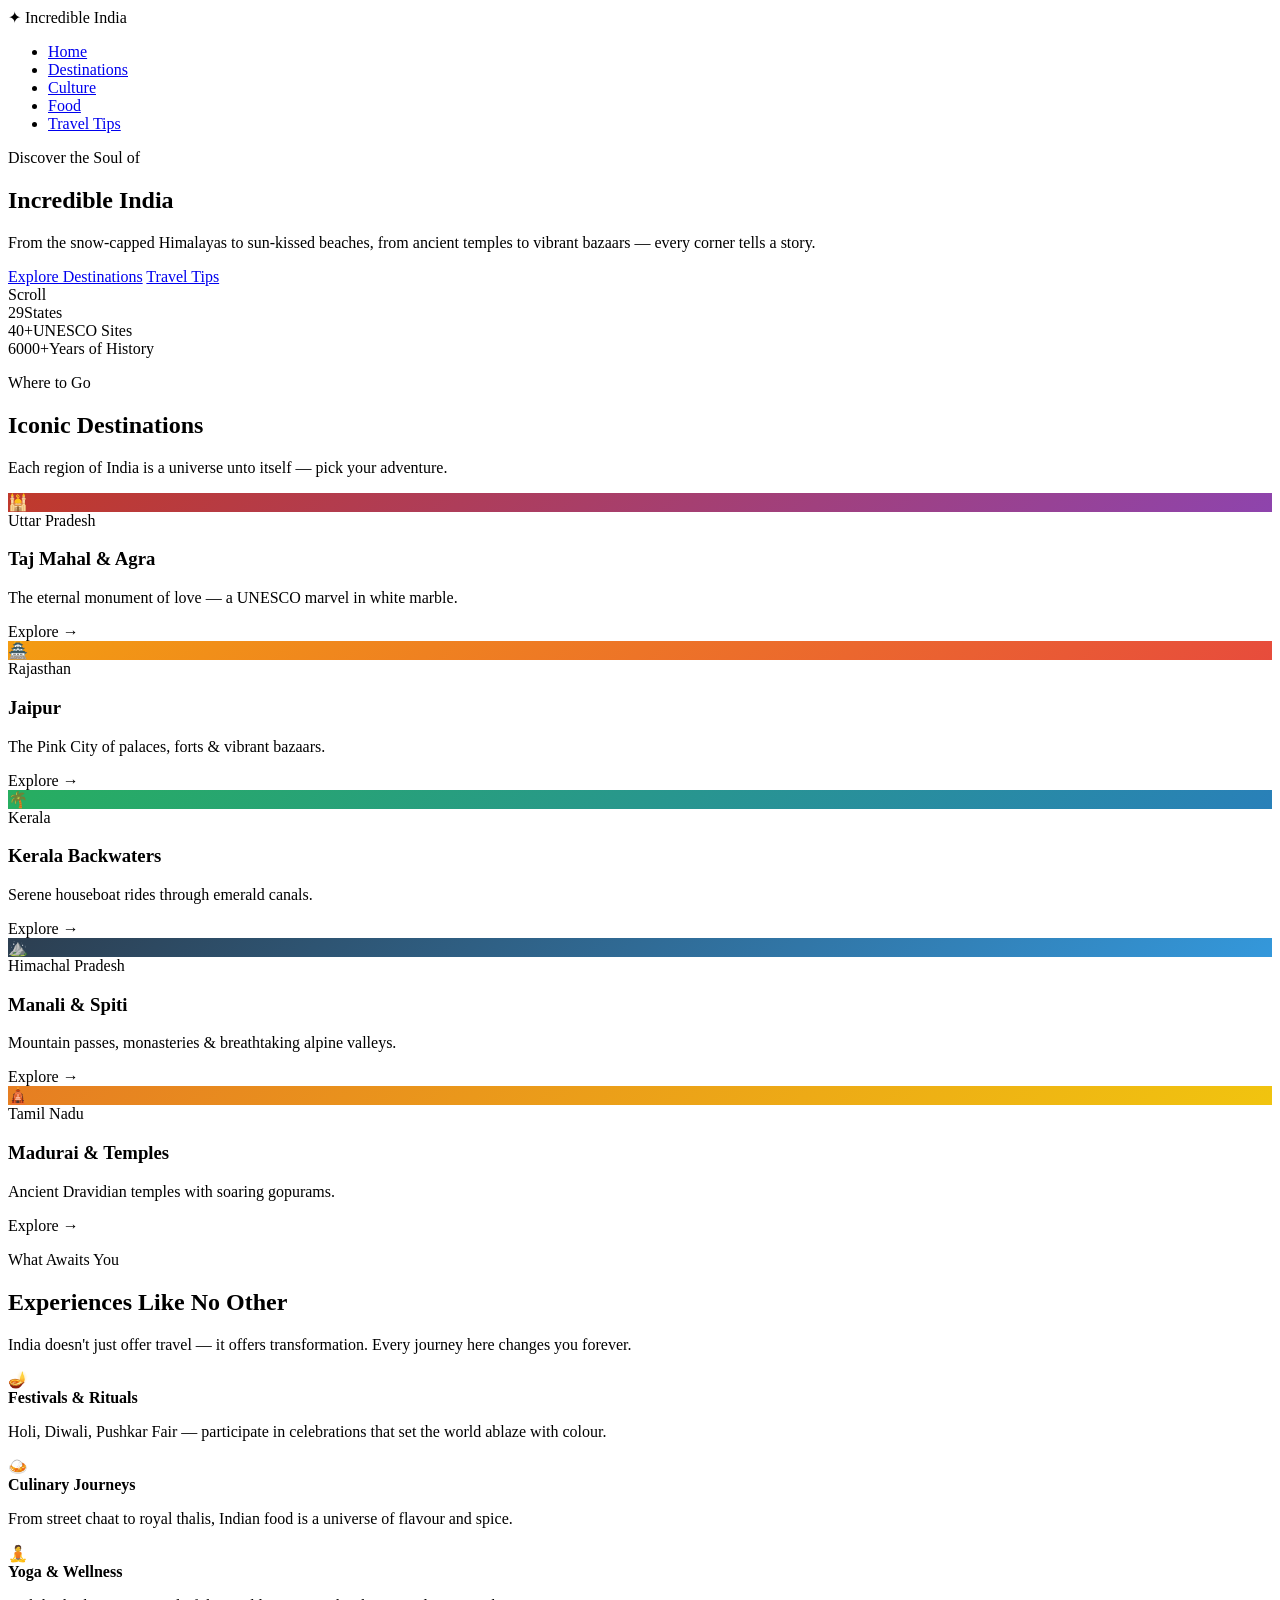
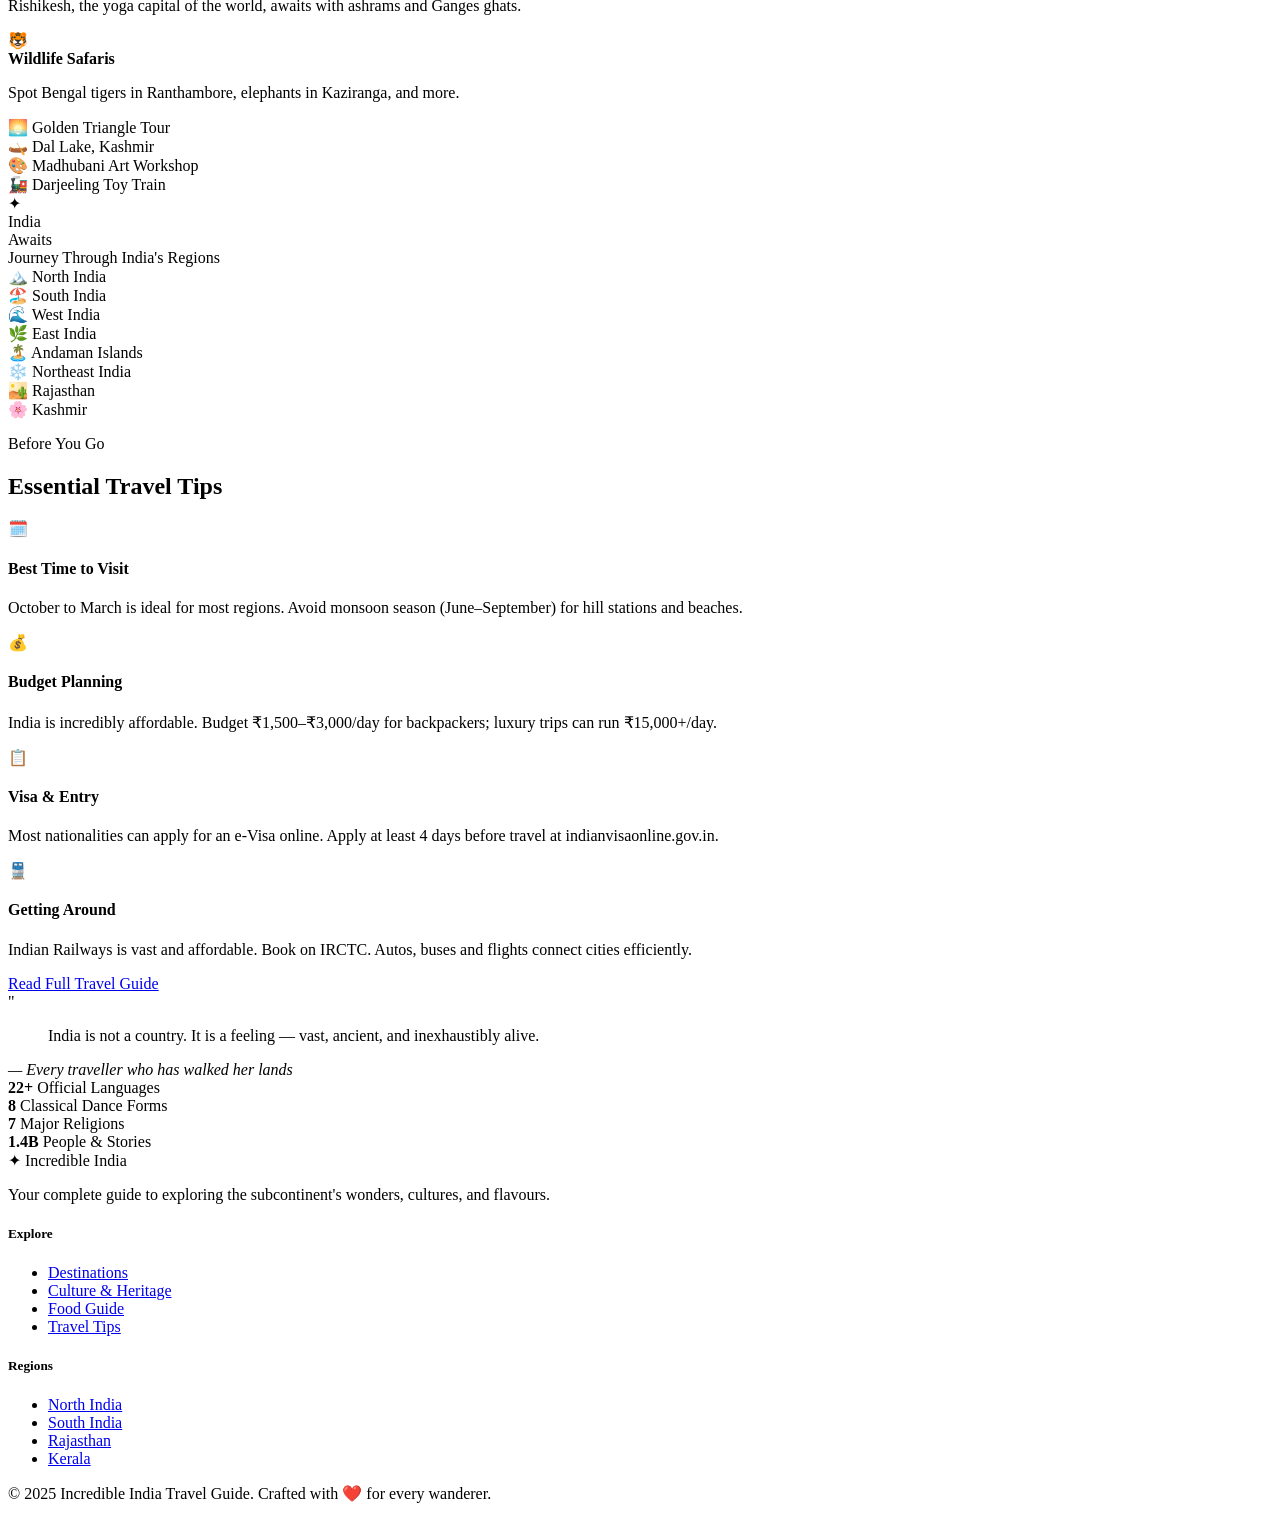
==== index.html @ 04dd987a "Add files via upload" ====
<!DOCTYPE html>
<html lang="en">
<head>
  <meta charset="UTF-8" />
  <meta name="viewport" content="width=device-width, initial-scale=1.0"/>
  <title>Incredible India — Travel Guide</title>
  <link rel="stylesheet" href="css/style.css" />
  <link rel="preconnect" href="https://fonts.googleapis.com">
  <link href="https://fonts.googleapis.com/css2?family=Playfair+Display:ital,wght@0,400;0,700;0,900;1,400&family=DM+Sans:wght@300;400;500&family=Cormorant+Garamond:ital,wght@0,300;0,600;1,300&display=swap" rel="stylesheet">
</head>
<body>

  <!-- NAV -->
  <nav class="navbar" id="navbar">
    <div class="nav-logo">
      <span class="nav-logo-text">✦ Incredible India</span>
    </div>
    <ul class="nav-links">
      <li><a href="index.html" class="active">Home</a></li>
      <li><a href="pages/destinations.html">Destinations</a></li>
      <li><a href="pages/culture.html">Culture</a></li>
      <li><a href="pages/food.html">Food</a></li>
      <li><a href="pages/tips.html">Travel Tips</a></li>
    </ul>
    <div class="hamburger" id="hamburger">
      <span></span><span></span><span></span>
    </div>
  </nav>

  <!-- HERO -->
  <section class="hero">
    <div class="hero-bg-pattern"></div>
    <div class="hero-content">
      <p class="hero-eyebrow">Discover the Soul of</p>
      <h1 class="hero-title">
        <span class="hero-title-line">Incredible</span>
        <span class="hero-title-line italic-gold">India</span>
      </h1>
      <p class="hero-subtitle">From the snow-capped Himalayas to sun-kissed beaches, from ancient temples to vibrant bazaars — every corner tells a story.</p>
      <div class="hero-cta-group">
        <a href="pages/destinations.html" class="btn-primary">Explore Destinations</a>
        <a href="pages/tips.html" class="btn-ghost">Travel Tips</a>
      </div>
    </div>
    <div class="hero-scroll-indicator">
      <span>Scroll</span>
      <div class="scroll-line"></div>
    </div>
    <div class="hero-stats">
      <div class="stat"><span class="stat-num">29</span><span class="stat-label">States</span></div>
      <div class="stat-divider"></div>
      <div class="stat"><span class="stat-num">40+</span><span class="stat-label">UNESCO Sites</span></div>
      <div class="stat-divider"></div>
      <div class="stat"><span class="stat-num">6000+</span><span class="stat-label">Years of History</span></div>
    </div>
  </section>

  <!-- FEATURED DESTINATIONS -->
  <section class="section destinations-section">
    <div class="section-header">
      <p class="section-eyebrow">Where to Go</p>
      <h2 class="section-title">Iconic Destinations</h2>
      <p class="section-desc">Each region of India is a universe unto itself — pick your adventure.</p>
    </div>
    <div class="destinations-grid">
      <div class="dest-card dest-card--large" onclick="location.href='pages/destinations.html'">
        <div class="dest-card-img" style="background: linear-gradient(135deg, #c0392b 0%, #8e44ad 100%);">
          <div class="dest-emoji">🕌</div>
        </div>
        <div class="dest-card-content">
          <span class="dest-region">Uttar Pradesh</span>
          <h3>Taj Mahal & Agra</h3>
          <p>The eternal monument of love — a UNESCO marvel in white marble.</p>
          <span class="dest-link">Explore →</span>
        </div>
      </div>
      <div class="dest-card" onclick="location.href='pages/destinations.html'">
        <div class="dest-card-img" style="background: linear-gradient(135deg, #f39c12 0%, #e74c3c 100%);">
          <div class="dest-emoji">🏯</div>
        </div>
        <div class="dest-card-content">
          <span class="dest-region">Rajasthan</span>
          <h3>Jaipur</h3>
          <p>The Pink City of palaces, forts & vibrant bazaars.</p>
          <span class="dest-link">Explore →</span>
        </div>
      </div>
      <div class="dest-card" onclick="location.href='pages/destinations.html'">
        <div class="dest-card-img" style="background: linear-gradient(135deg, #27ae60 0%, #2980b9 100%);">
          <div class="dest-emoji">🌴</div>
        </div>
        <div class="dest-card-content">
          <span class="dest-region">Kerala</span>
          <h3>Kerala Backwaters</h3>
          <p>Serene houseboat rides through emerald canals.</p>
          <span class="dest-link">Explore →</span>
        </div>
      </div>
      <div class="dest-card" onclick="location.href='pages/destinations.html'">
        <div class="dest-card-img" style="background: linear-gradient(135deg, #2c3e50 0%, #3498db 100%);">
          <div class="dest-emoji">⛰️</div>
        </div>
        <div class="dest-card-content">
          <span class="dest-region">Himachal Pradesh</span>
          <h3>Manali & Spiti</h3>
          <p>Mountain passes, monasteries & breathtaking alpine valleys.</p>
          <span class="dest-link">Explore →</span>
        </div>
      </div>
      <div class="dest-card" onclick="location.href='pages/destinations.html'">
        <div class="dest-card-img" style="background: linear-gradient(135deg, #e67e22 0%, #f1c40f 100%);">
          <div class="dest-emoji">🛕</div>
        </div>
        <div class="dest-card-content">
          <span class="dest-region">Tamil Nadu</span>
          <h3>Madurai & Temples</h3>
          <p>Ancient Dravidian temples with soaring gopurams.</p>
          <span class="dest-link">Explore →</span>
        </div>
      </div>
    </div>
  </section>

  <!-- EXPERIENCES -->
  <section class="section experiences-section">
    <div class="experiences-inner">
      <div class="exp-text">
        <p class="section-eyebrow">What Awaits You</p>
        <h2 class="section-title">Experiences Like No Other</h2>
        <p class="exp-desc">India doesn't just offer travel — it offers transformation. Every journey here changes you forever.</p>
        <div class="exp-list">
          <div class="exp-item">
            <span class="exp-icon">🪔</span>
            <div>
              <strong>Festivals & Rituals</strong>
              <p>Holi, Diwali, Pushkar Fair — participate in celebrations that set the world ablaze with colour.</p>
            </div>
          </div>
          <div class="exp-item">
            <span class="exp-icon">🍛</span>
            <div>
              <strong>Culinary Journeys</strong>
              <p>From street chaat to royal thalis, Indian food is a universe of flavour and spice.</p>
            </div>
          </div>
          <div class="exp-item">
            <span class="exp-icon">🧘</span>
            <div>
              <strong>Yoga & Wellness</strong>
              <p>Rishikesh, the yoga capital of the world, awaits with ashrams and Ganges ghats.</p>
            </div>
          </div>
          <div class="exp-item">
            <span class="exp-icon">🐯</span>
            <div>
              <strong>Wildlife Safaris</strong>
              <p>Spot Bengal tigers in Ranthambore, elephants in Kaziranga, and more.</p>
            </div>
          </div>
        </div>
      </div>
      <div class="exp-visual">
        <div class="exp-card-stack">
          <div class="exp-float-card card-1">🌅 Golden Triangle Tour</div>
          <div class="exp-float-card card-2">🛶 Dal Lake, Kashmir</div>
          <div class="exp-float-card card-3">🎨 Madhubani Art Workshop</div>
          <div class="exp-float-card card-4">🚂 Darjeeling Toy Train</div>
          <div class="exp-center-badge">✦<br>India<br>Awaits</div>
        </div>
      </div>
    </div>
  </section>

  <!-- REGIONS BAND -->
  <section class="regions-band">
    <div class="regions-band-title">Journey Through India's Regions</div>
    <div class="regions-scroll">
      <div class="region-pill">🏔️ North India</div>
      <div class="region-pill">🏖️ South India</div>
      <div class="region-pill">🌊 West India</div>
      <div class="region-pill">🌿 East India</div>
      <div class="region-pill">🏝️ Andaman Islands</div>
      <div class="region-pill">❄️ Northeast India</div>
      <div class="region-pill">🏜️ Rajasthan</div>
      <div class="region-pill">🌸 Kashmir</div>
    </div>
  </section>

  <!-- QUICK TIPS -->
  <section class="section tips-section">
    <div class="section-header">
      <p class="section-eyebrow">Before You Go</p>
      <h2 class="section-title">Essential Travel Tips</h2>
    </div>
    <div class="tips-grid">
      <div class="tip-card">
        <div class="tip-icon">🗓️</div>
        <h4>Best Time to Visit</h4>
        <p>October to March is ideal for most regions. Avoid monsoon season (June–September) for hill stations and beaches.</p>
      </div>
      <div class="tip-card">
        <div class="tip-icon">💰</div>
        <h4>Budget Planning</h4>
        <p>India is incredibly affordable. Budget ₹1,500–₹3,000/day for backpackers; luxury trips can run ₹15,000+/day.</p>
      </div>
      <div class="tip-card">
        <div class="tip-icon">📋</div>
        <h4>Visa & Entry</h4>
        <p>Most nationalities can apply for an e-Visa online. Apply at least 4 days before travel at indianvisaonline.gov.in.</p>
      </div>
      <div class="tip-card">
        <div class="tip-icon">🚆</div>
        <h4>Getting Around</h4>
        <p>Indian Railways is vast and affordable. Book on IRCTC. Autos, buses and flights connect cities efficiently.</p>
      </div>
    </div>
    <div class="tips-cta">
      <a href="pages/tips.html" class="btn-primary">Read Full Travel Guide</a>
    </div>
  </section>

  <!-- CULTURE HIGHLIGHT -->
  <section class="culture-highlight">
    <div class="culture-inner">
      <div class="culture-quote">
        <span class="quote-mark">"</span>
        <blockquote>India is not a country. It is a feeling — vast, ancient, and inexhaustibly alive.</blockquote>
        <cite>— Every traveller who has walked her lands</cite>
      </div>
      <div class="culture-facts">
        <div class="fact"><strong>22+</strong> Official Languages</div>
        <div class="fact"><strong>8</strong> Classical Dance Forms</div>
        <div class="fact"><strong>7</strong> Major Religions</div>
        <div class="fact"><strong>1.4B</strong> People & Stories</div>
      </div>
    </div>
  </section>

  <!-- FOOTER -->
  <footer class="footer">
    <div class="footer-inner">
      <div class="footer-brand">
        <span class="footer-logo">✦ Incredible India</span>
        <p>Your complete guide to exploring the subcontinent's wonders, cultures, and flavours.</p>
      </div>
      <div class="footer-links-group">
        <h5>Explore</h5>
        <ul>
          <li><a href="pages/destinations.html">Destinations</a></li>
          <li><a href="pages/culture.html">Culture & Heritage</a></li>
          <li><a href="pages/food.html">Food Guide</a></li>
          <li><a href="pages/tips.html">Travel Tips</a></li>
        </ul>
      </div>
      <div class="footer-links-group">
        <h5>Regions</h5>
        <ul>
          <li><a href="#">North India</a></li>
          <li><a href="#">South India</a></li>
          <li><a href="#">Rajasthan</a></li>
          <li><a href="#">Kerala</a></li>
        </ul>
      </div>
    </div>
    <div class="footer-bottom">
      <p>© 2025 Incredible India Travel Guide. Crafted with ❤️ for every wanderer.</p>
    </div>
  </footer>

  <script src="js/main.js"></script>
</body>
</html>
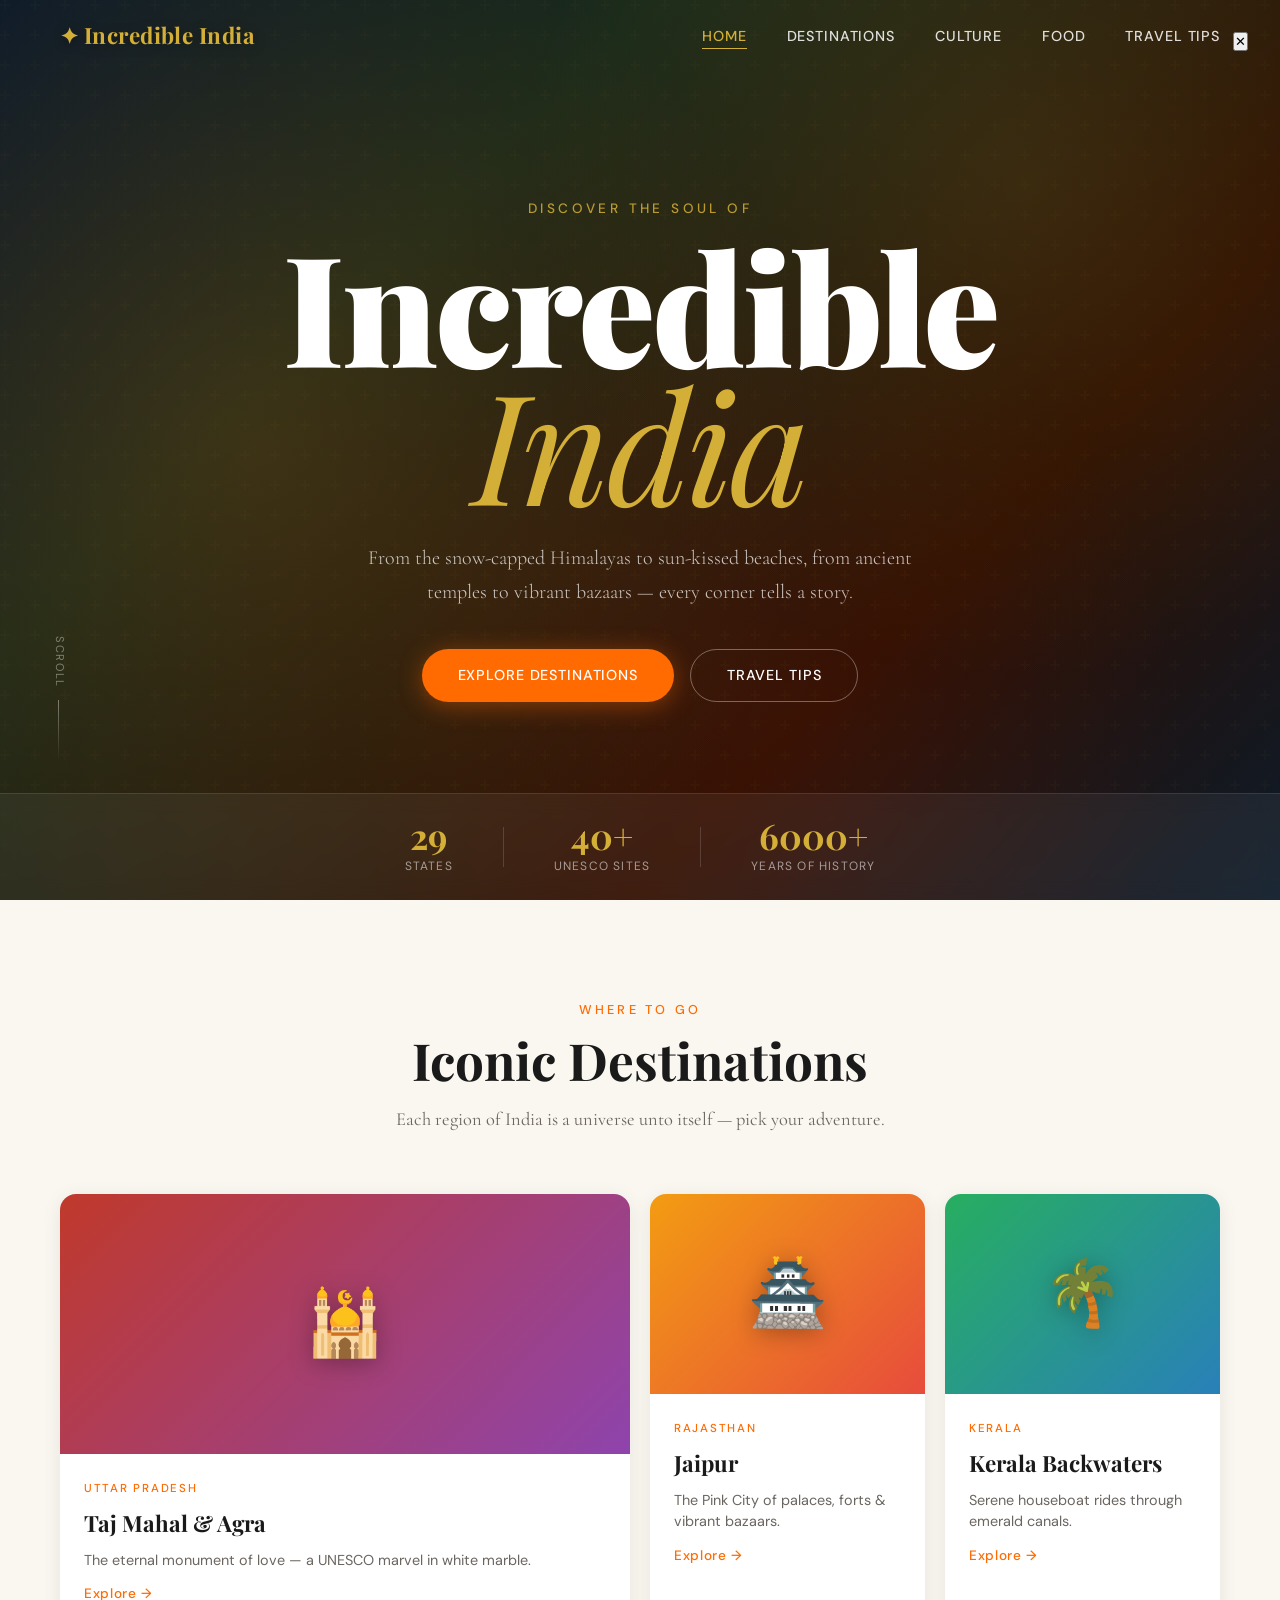
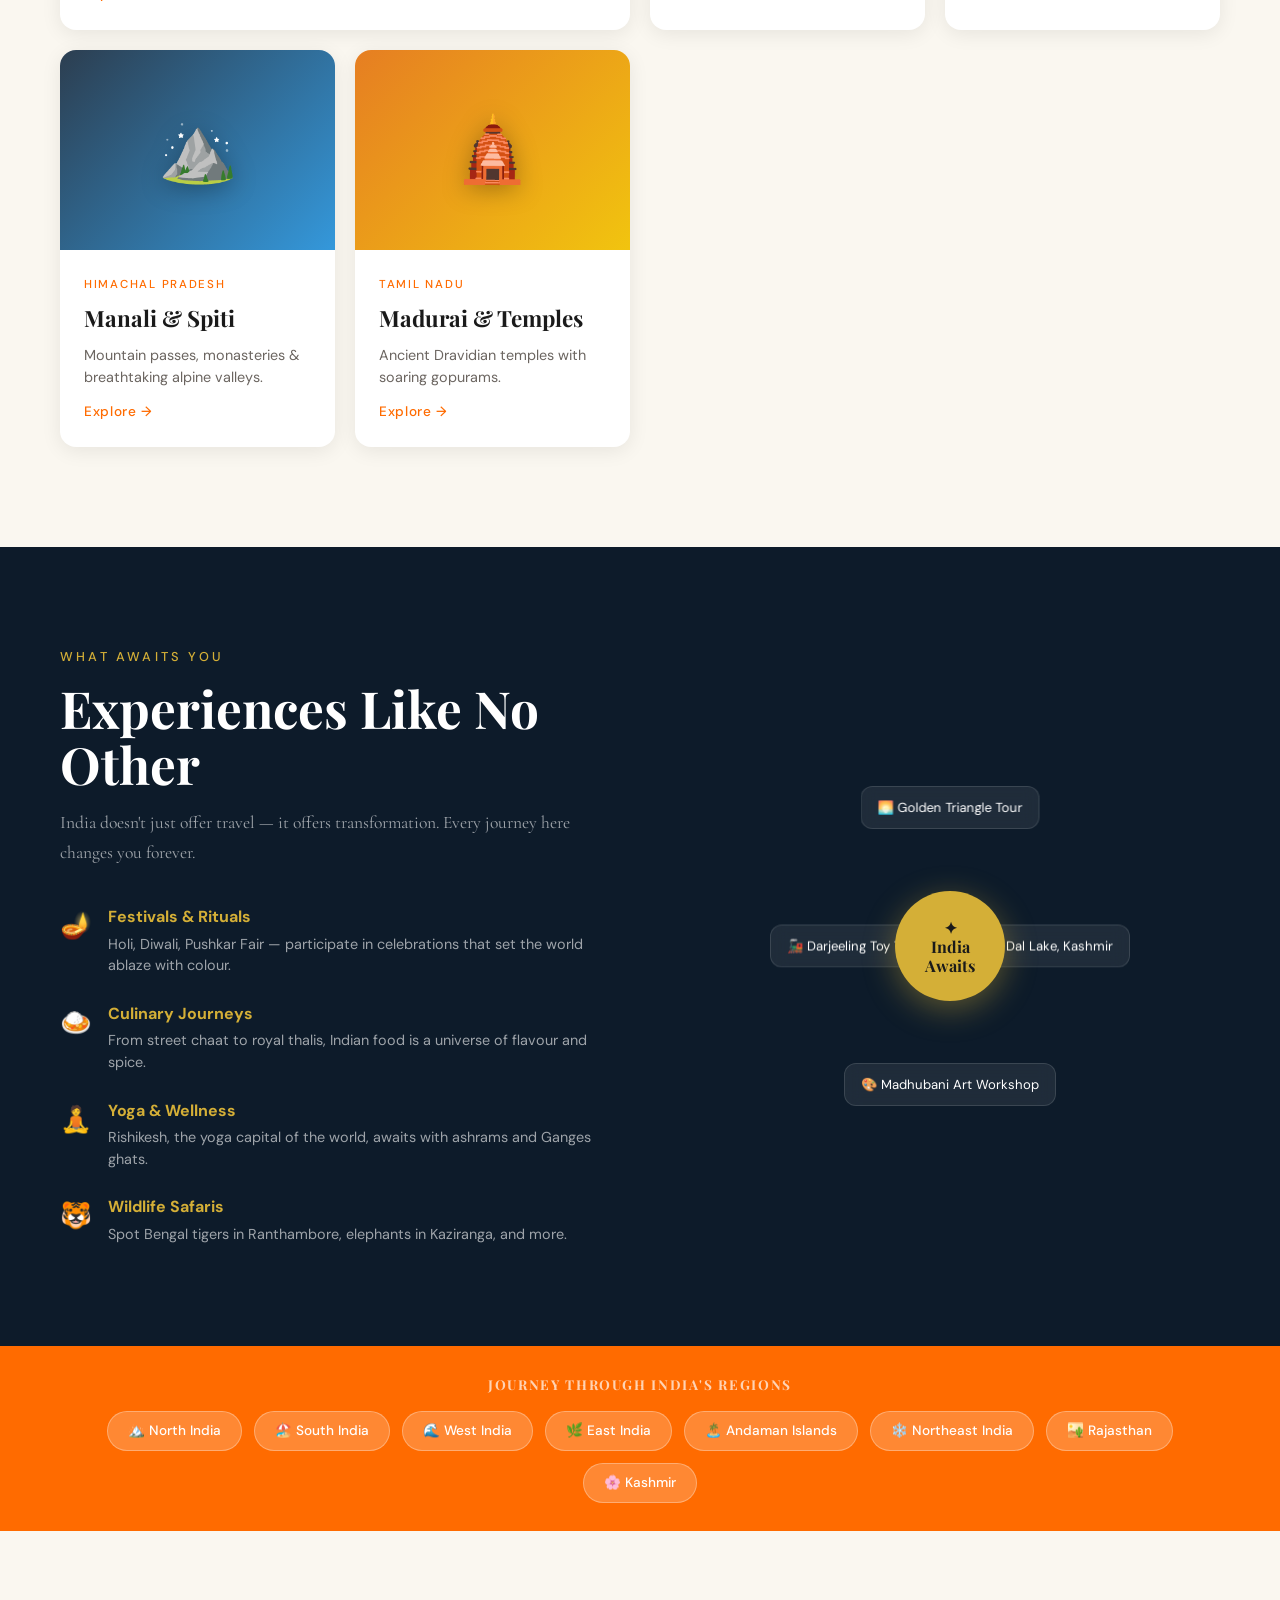
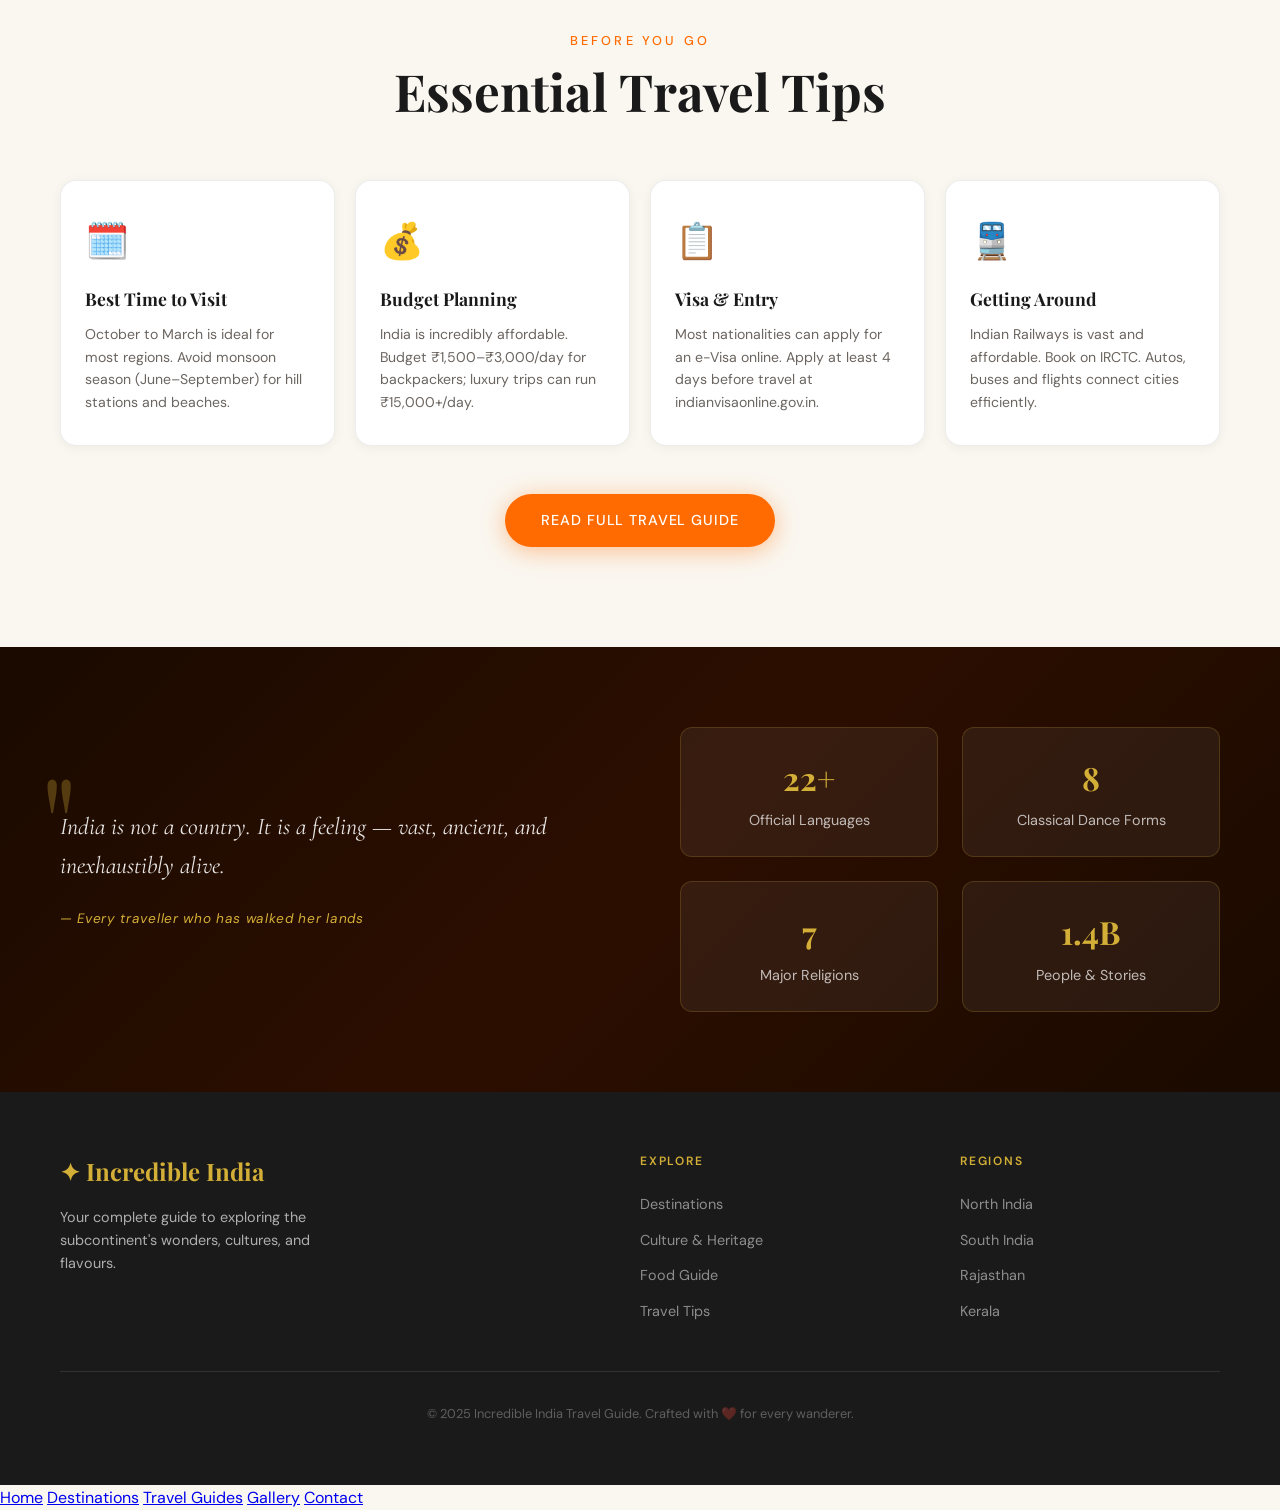
==== commit 9f538c00: "Update index.html" ====
--- a/index.html
+++ b/index.html
@@ -24,6 +24,7 @@
     </ul>
     <div class="hamburger" id="hamburger">
       <span></span><span></span><span></span>
+<button onclick="toggleDark()">🌙</button>
     </div>
   </nav>
 
--- a/css/style.css
+++ b/css/style.css
@@ -0,0 +1,896 @@
+/* ============================================
+   INCREDIBLE INDIA — TRAVEL GUIDE STYLESHEET
+   ============================================ */
+
+:root {
+  --saffron: #FF6B00;
+  --deep-red: #C0392B;
+  --gold: #D4AF37;
+  --ivory: #FAF7F0;
+  --charcoal: #1A1A1A;
+  --warm-grey: #6B6560;
+  --light-tan: #F0E8DC;
+  --deep-navy: #0D1B2A;
+  --green-spice: #2D6A4F;
+  --white: #FFFFFF;
+
+  --font-display: 'Playfair Display', Georgia, serif;
+  --font-body: 'DM Sans', sans-serif;
+  --font-italic: 'Cormorant Garamond', Georgia, serif;
+
+  --nav-height: 72px;
+  --section-pad: 100px;
+  --border-radius: 16px;
+  --transition: 0.3s cubic-bezier(0.4, 0, 0.2, 1);
+}
+
+*, *::before, *::after { box-sizing: border-box; margin: 0; padding: 0; }
+
+html { scroll-behavior: smooth; }
+
+body {
+  font-family: var(--font-body);
+  background: var(--ivory);
+  color: var(--charcoal);
+  overflow-x: hidden;
+  line-height: 1.6;
+}
+
+/* ============ NAV ============ */
+.navbar {
+  position: fixed;
+  top: 0; left: 0; right: 0;
+  height: var(--nav-height);
+  display: flex;
+  align-items: center;
+  justify-content: space-between;
+  padding: 0 60px;
+  z-index: 1000;
+  transition: var(--transition);
+  background: transparent;
+}
+
+.navbar.scrolled {
+  background: rgba(26, 26, 26, 0.95);
+  backdrop-filter: blur(12px);
+  box-shadow: 0 2px 40px rgba(0,0,0,0.3);
+}
+
+.nav-logo-text {
+  font-family: var(--font-display);
+  font-size: 1.4rem;
+  font-weight: 700;
+  color: var(--gold);
+  letter-spacing: 0.02em;
+  text-shadow: 0 2px 12px rgba(0,0,0,0.4);
+}
+
+.nav-links {
+  display: flex;
+  list-style: none;
+  gap: 40px;
+}
+
+.nav-links a {
+  font-family: var(--font-body);
+  font-size: 0.9rem;
+  font-weight: 500;
+  color: rgba(255,255,255,0.85);
+  text-decoration: none;
+  letter-spacing: 0.06em;
+  text-transform: uppercase;
+  transition: color var(--transition);
+  position: relative;
+}
+
+.nav-links a::after {
+  content: '';
+  position: absolute;
+  bottom: -4px; left: 0; right: 100%;
+  height: 1px;
+  background: var(--gold);
+  transition: right var(--transition);
+}
+
+.nav-links a:hover, .nav-links a.active { color: var(--gold); }
+.nav-links a:hover::after, .nav-links a.active::after { right: 0; }
+
+.hamburger {
+  display: none;
+  flex-direction: column;
+  gap: 6px;
+  cursor: pointer;
+}
+.hamburger span {
+  width: 26px; height: 2px;
+  background: var(--white);
+  transition: var(--transition);
+}
+
+/* ============ HERO ============ */
+.hero {
+  position: relative;
+  min-height: 100vh;
+  display: flex;
+  align-items: center;
+  justify-content: center;
+  overflow: hidden;
+  background: linear-gradient(135deg, #0D1B2A 0%, #1a2a1a 30%, #2C0E00 70%, #0D1B2A 100%);
+}
+
+.hero-bg-pattern {
+  position: absolute;
+  inset: 0;
+  background-image:
+    radial-gradient(circle at 20% 50%, rgba(255,107,0,0.15) 0%, transparent 50%),
+    radial-gradient(circle at 80% 20%, rgba(212,175,55,0.12) 0%, transparent 40%),
+    radial-gradient(circle at 60% 80%, rgba(192,57,43,0.1) 0%, transparent 40%);
+  z-index: 0;
+}
+
+.hero-bg-pattern::before {
+  content: '';
+  position: absolute;
+  inset: 0;
+  background-image: url("data:image/svg+xml,%3Csvg width='60' height='60' viewBox='0 0 60 60' xmlns='http://www.w3.org/2000/svg'%3E%3Cg fill='none' fill-rule='evenodd'%3E%3Cg fill='%23D4AF37' fill-opacity='0.04'%3E%3Cpath d='M36 34v-4h-2v4h-4v2h4v4h2v-4h4v-2h-4zm0-30V0h-2v4h-4v2h4v4h2V6h4V4h-4zM6 34v-4H4v4H0v2h4v4h2v-4h4v-2H6zM6 4V0H4v4H0v2h4v4h2V6h4V4H6z'/%3E%3C/g%3E%3C/g%3E%3C/svg%3E");
+  opacity: 0.6;
+}
+
+.hero-content {
+  position: relative;
+  z-index: 2;
+  text-align: center;
+  max-width: 800px;
+  padding: 0 24px;
+  animation: heroFadeIn 1.2s ease forwards;
+}
+
+@keyframes heroFadeIn {
+  from { opacity: 0; transform: translateY(30px); }
+  to { opacity: 1; transform: translateY(0); }
+}
+
+.hero-eyebrow {
+  font-family: var(--font-body);
+  font-size: 0.85rem;
+  font-weight: 500;
+  letter-spacing: 0.25em;
+  text-transform: uppercase;
+  color: var(--gold);
+  margin-bottom: 16px;
+  opacity: 0.85;
+}
+
+.hero-title {
+  display: flex;
+  flex-direction: column;
+  align-items: center;
+  font-family: var(--font-display);
+  font-size: clamp(5rem, 12vw, 10rem);
+  font-weight: 900;
+  line-height: 0.9;
+  color: var(--white);
+  letter-spacing: -0.02em;
+  margin-bottom: 28px;
+}
+
+.hero-title-line { display: block; }
+.italic-gold {
+  font-style: italic;
+  color: var(--gold);
+  font-weight: 400;
+}
+
+.hero-subtitle {
+  font-family: var(--font-italic);
+  font-size: 1.25rem;
+  font-weight: 300;
+  color: rgba(255,255,255,0.75);
+  max-width: 560px;
+  margin: 0 auto 40px;
+  line-height: 1.7;
+}
+
+.hero-cta-group {
+  display: flex;
+  gap: 16px;
+  justify-content: center;
+  flex-wrap: wrap;
+}
+
+.btn-primary {
+  display: inline-block;
+  padding: 15px 36px;
+  background: var(--saffron);
+  color: var(--white);
+  text-decoration: none;
+  font-family: var(--font-body);
+  font-size: 0.9rem;
+  font-weight: 500;
+  letter-spacing: 0.06em;
+  text-transform: uppercase;
+  border-radius: 50px;
+  transition: var(--transition);
+  box-shadow: 0 4px 24px rgba(255,107,0,0.4);
+}
+
+.btn-primary:hover {
+  background: #e85d00;
+  transform: translateY(-2px);
+  box-shadow: 0 8px 32px rgba(255,107,0,0.5);
+}
+
+.btn-ghost {
+  display: inline-block;
+  padding: 14px 36px;
+  border: 1px solid rgba(255,255,255,0.35);
+  color: var(--white);
+  text-decoration: none;
+  font-family: var(--font-body);
+  font-size: 0.9rem;
+  font-weight: 500;
+  letter-spacing: 0.06em;
+  text-transform: uppercase;
+  border-radius: 50px;
+  transition: var(--transition);
+}
+
+.btn-ghost:hover {
+  background: rgba(255,255,255,0.1);
+  border-color: var(--gold);
+  color: var(--gold);
+}
+
+.hero-scroll-indicator {
+  position: absolute;
+  bottom: 140px;
+  left: 50px;
+  display: flex;
+  align-items: center;
+  gap: 12px;
+  color: rgba(255,255,255,0.4);
+  font-size: 0.7rem;
+  letter-spacing: 0.15em;
+  text-transform: uppercase;
+  writing-mode: vertical-rl;
+}
+
+.scroll-line {
+  width: 1px;
+  height: 60px;
+  background: linear-gradient(to bottom, rgba(255,255,255,0.4), transparent);
+  animation: scrollPulse 2s ease infinite;
+}
+
+@keyframes scrollPulse {
+  0%, 100% { opacity: 1; transform: scaleY(1); }
+  50% { opacity: 0.4; transform: scaleY(0.7); }
+}
+
+.hero-stats {
+  position: absolute;
+  bottom: 0;
+  left: 0; right: 0;
+  display: flex;
+  justify-content: center;
+  align-items: center;
+  gap: 0;
+  background: rgba(255,255,255,0.06);
+  backdrop-filter: blur(10px);
+  border-top: 1px solid rgba(255,255,255,0.1);
+  padding: 24px;
+  z-index: 2;
+}
+
+.stat {
+  display: flex;
+  flex-direction: column;
+  align-items: center;
+  padding: 0 50px;
+}
+
+.stat-num {
+  font-family: var(--font-display);
+  font-size: 2.2rem;
+  font-weight: 700;
+  color: var(--gold);
+  line-height: 1;
+}
+
+.stat-label {
+  font-size: 0.75rem;
+  letter-spacing: 0.1em;
+  text-transform: uppercase;
+  color: rgba(255,255,255,0.55);
+  margin-top: 4px;
+}
+
+.stat-divider {
+  width: 1px;
+  height: 40px;
+  background: rgba(255,255,255,0.15);
+}
+
+/* ============ SECTIONS ============ */
+.section {
+  padding: var(--section-pad) 60px;
+  max-width: 1280px;
+  margin: 0 auto;
+}
+
+.section-header {
+  text-align: center;
+  margin-bottom: 60px;
+}
+
+.section-eyebrow {
+  font-size: 0.8rem;
+  font-weight: 500;
+  letter-spacing: 0.25em;
+  text-transform: uppercase;
+  color: var(--saffron);
+  margin-bottom: 12px;
+}
+
+.section-title {
+  font-family: var(--font-display);
+  font-size: clamp(2.5rem, 4vw, 3.5rem);
+  font-weight: 700;
+  color: var(--charcoal);
+  line-height: 1.1;
+}
+
+.section-desc {
+  font-family: var(--font-italic);
+  font-size: 1.15rem;
+  color: var(--warm-grey);
+  margin-top: 16px;
+  max-width: 520px;
+  margin-left: auto;
+  margin-right: auto;
+}
+
+/* ============ DESTINATIONS ============ */
+.destinations-grid {
+  display: grid;
+  grid-template-columns: repeat(4, 1fr);
+  grid-template-rows: auto auto;
+  gap: 20px;
+}
+
+.dest-card {
+  border-radius: var(--border-radius);
+  overflow: hidden;
+  cursor: pointer;
+  transition: transform var(--transition), box-shadow var(--transition);
+  background: var(--white);
+  box-shadow: 0 4px 20px rgba(0,0,0,0.08);
+}
+
+.dest-card:hover {
+  transform: translateY(-6px);
+  box-shadow: 0 16px 48px rgba(0,0,0,0.15);
+}
+
+.dest-card--large {
+  grid-column: span 2;
+  grid-row: span 1;
+}
+
+.dest-card-img {
+  height: 200px;
+  display: flex;
+  align-items: center;
+  justify-content: center;
+  position: relative;
+}
+
+.dest-card--large .dest-card-img { height: 260px; }
+
+.dest-emoji {
+  font-size: 4rem;
+  filter: drop-shadow(0 4px 12px rgba(0,0,0,0.3));
+}
+
+.dest-card-content {
+  padding: 20px 24px 24px;
+}
+
+.dest-region {
+  font-size: 0.72rem;
+  font-weight: 500;
+  letter-spacing: 0.15em;
+  text-transform: uppercase;
+  color: var(--saffron);
+}
+
+.dest-card-content h3 {
+  font-family: var(--font-display);
+  font-size: 1.4rem;
+  font-weight: 700;
+  color: var(--charcoal);
+  margin: 6px 0 8px;
+}
+
+.dest-card-content p {
+  font-size: 0.9rem;
+  color: var(--warm-grey);
+  line-height: 1.5;
+}
+
+.dest-link {
+  display: inline-block;
+  margin-top: 12px;
+  font-size: 0.85rem;
+  font-weight: 500;
+  color: var(--saffron);
+  letter-spacing: 0.05em;
+}
+
+/* ============ EXPERIENCES ============ */
+.experiences-section {
+  max-width: 100%;
+  padding: var(--section-pad) 0;
+  background: var(--deep-navy);
+}
+
+.experiences-inner {
+  max-width: 1280px;
+  margin: 0 auto;
+  padding: 0 60px;
+  display: grid;
+  grid-template-columns: 1fr 1fr;
+  gap: 80px;
+  align-items: center;
+}
+
+.exp-text .section-eyebrow { color: var(--gold); }
+.exp-text .section-title { color: var(--white); }
+
+.exp-desc {
+  font-family: var(--font-italic);
+  font-size: 1.1rem;
+  color: rgba(255,255,255,0.6);
+  margin: 16px 0 36px;
+  line-height: 1.7;
+}
+
+.exp-list {
+  display: flex;
+  flex-direction: column;
+  gap: 24px;
+}
+
+.exp-item {
+  display: flex;
+  gap: 16px;
+  align-items: flex-start;
+}
+
+.exp-icon {
+  font-size: 1.6rem;
+  flex-shrink: 0;
+  margin-top: 2px;
+}
+
+.exp-item strong {
+  display: block;
+  font-size: 1rem;
+  color: var(--gold);
+  margin-bottom: 4px;
+}
+
+.exp-item p {
+  font-size: 0.9rem;
+  color: rgba(255,255,255,0.6);
+  line-height: 1.5;
+}
+
+/* Experience Visual */
+.exp-visual {
+  display: flex;
+  align-items: center;
+  justify-content: center;
+}
+
+.exp-card-stack {
+  position: relative;
+  width: 320px;
+  height: 320px;
+}
+
+.exp-center-badge {
+  position: absolute;
+  top: 50%; left: 50%;
+  transform: translate(-50%, -50%);
+  width: 110px; height: 110px;
+  background: var(--gold);
+  border-radius: 50%;
+  display: flex;
+  align-items: center;
+  justify-content: center;
+  font-family: var(--font-display);
+  font-size: 1rem;
+  font-weight: 700;
+  color: var(--charcoal);
+  text-align: center;
+  line-height: 1.2;
+  z-index: 5;
+  box-shadow: 0 8px 32px rgba(212,175,55,0.4);
+}
+
+.exp-float-card {
+  position: absolute;
+  background: rgba(255,255,255,0.08);
+  border: 1px solid rgba(255,255,255,0.12);
+  backdrop-filter: blur(8px);
+  border-radius: 12px;
+  padding: 10px 16px;
+  font-size: 0.82rem;
+  color: var(--white);
+  white-space: nowrap;
+  animation: float 6s ease-in-out infinite;
+}
+
+.card-1 { top: 0; left: 50%; transform: translateX(-50%); animation-delay: 0s; }
+.card-2 { top: 50%; right: -20px; transform: translateY(-50%); animation-delay: 1.5s; }
+.card-3 { bottom: 0; left: 50%; transform: translateX(-50%); animation-delay: 3s; }
+.card-4 { top: 50%; left: -20px; transform: translateY(-50%); animation-delay: 4.5s; }
+
+@keyframes float {
+  0%, 100% { transform: translateY(-50%) translateX(0); }
+  50% { transform: translateY(calc(-50% - 8px)) translateX(0); }
+}
+.card-1, .card-3 {
+  animation: floatVert 6s ease-in-out infinite;
+}
+.card-1 { animation-delay: 0s; }
+.card-3 { animation-delay: 3s; }
+
+@keyframes floatVert {
+  0%, 100% { transform: translateX(-50%) translateY(0); }
+  50% { transform: translateX(-50%) translateY(-8px); }
+}
+
+/* ============ REGIONS BAND ============ */
+.regions-band {
+  background: var(--saffron);
+  padding: 28px 60px;
+  text-align: center;
+}
+
+.regions-band-title {
+  font-family: var(--font-display);
+  font-size: 0.85rem;
+  font-weight: 700;
+  letter-spacing: 0.12em;
+  text-transform: uppercase;
+  color: rgba(255,255,255,0.7);
+  margin-bottom: 16px;
+}
+
+.regions-scroll {
+  display: flex;
+  gap: 12px;
+  justify-content: center;
+  flex-wrap: wrap;
+}
+
+.region-pill {
+  background: rgba(255,255,255,0.2);
+  border: 1px solid rgba(255,255,255,0.3);
+  color: var(--white);
+  padding: 8px 20px;
+  border-radius: 50px;
+  font-size: 0.85rem;
+  font-weight: 500;
+  cursor: pointer;
+  transition: var(--transition);
+}
+
+.region-pill:hover {
+  background: rgba(255,255,255,0.35);
+  transform: translateY(-2px);
+}
+
+/* ============ TIPS SECTION ============ */
+.tips-section { background: var(--ivory); }
+
+.tips-grid {
+  display: grid;
+  grid-template-columns: repeat(4, 1fr);
+  gap: 20px;
+  margin-bottom: 48px;
+}
+
+.tip-card {
+  background: var(--white);
+  border-radius: var(--border-radius);
+  padding: 32px 24px;
+  border: 1px solid rgba(0,0,0,0.07);
+  transition: var(--transition);
+  box-shadow: 0 2px 12px rgba(0,0,0,0.05);
+}
+
+.tip-card:hover {
+  transform: translateY(-4px);
+  box-shadow: 0 12px 40px rgba(0,0,0,0.1);
+  border-color: var(--saffron);
+}
+
+.tip-icon {
+  font-size: 2.2rem;
+  margin-bottom: 16px;
+}
+
+.tip-card h4 {
+  font-family: var(--font-display);
+  font-size: 1.1rem;
+  font-weight: 700;
+  color: var(--charcoal);
+  margin-bottom: 10px;
+}
+
+.tip-card p {
+  font-size: 0.88rem;
+  color: var(--warm-grey);
+  line-height: 1.6;
+}
+
+.tips-cta { text-align: center; }
+
+/* ============ CULTURE HIGHLIGHT ============ */
+.culture-highlight {
+  background: linear-gradient(135deg, #1a0a00 0%, #2C0E00 50%, #1a0a00 100%);
+  padding: 80px 60px;
+}
+
+.culture-inner {
+  max-width: 1280px;
+  margin: 0 auto;
+  display: grid;
+  grid-template-columns: 1fr 1fr;
+  gap: 80px;
+  align-items: center;
+}
+
+.culture-quote {
+  position: relative;
+}
+
+.quote-mark {
+  font-family: var(--font-display);
+  font-size: 8rem;
+  color: var(--gold);
+  opacity: 0.3;
+  line-height: 0.5;
+  position: absolute;
+  top: -20px;
+  left: -20px;
+}
+
+blockquote {
+  font-family: var(--font-italic);
+  font-size: 1.5rem;
+  font-style: italic;
+  color: rgba(255,255,255,0.9);
+  line-height: 1.6;
+  margin-bottom: 20px;
+  position: relative;
+  z-index: 1;
+}
+
+cite {
+  font-size: 0.85rem;
+  color: var(--gold);
+  letter-spacing: 0.05em;
+}
+
+.culture-facts {
+  display: grid;
+  grid-template-columns: 1fr 1fr;
+  gap: 24px;
+}
+
+.fact {
+  background: rgba(255,255,255,0.06);
+  border: 1px solid rgba(212,175,55,0.2);
+  border-radius: 12px;
+  padding: 24px;
+  text-align: center;
+  color: rgba(255,255,255,0.7);
+  font-size: 0.9rem;
+}
+
+.fact strong {
+  display: block;
+  font-family: var(--font-display);
+  font-size: 2rem;
+  color: var(--gold);
+  margin-bottom: 6px;
+}
+
+/* ============ FOOTER ============ */
+.footer {
+  background: var(--charcoal);
+  color: rgba(255,255,255,0.65);
+  padding: 60px;
+}
+
+.footer-inner {
+  max-width: 1280px;
+  margin: 0 auto;
+  display: grid;
+  grid-template-columns: 2fr 1fr 1fr;
+  gap: 60px;
+  padding-bottom: 48px;
+  border-bottom: 1px solid rgba(255,255,255,0.1);
+}
+
+.footer-logo {
+  font-family: var(--font-display);
+  font-size: 1.5rem;
+  font-weight: 700;
+  color: var(--gold);
+  display: block;
+  margin-bottom: 16px;
+}
+
+.footer-brand p {
+  font-size: 0.9rem;
+  line-height: 1.6;
+  max-width: 280px;
+}
+
+.footer-links-group h5 {
+  font-size: 0.75rem;
+  font-weight: 600;
+  letter-spacing: 0.15em;
+  text-transform: uppercase;
+  color: var(--gold);
+  margin-bottom: 20px;
+}
+
+.footer-links-group ul {
+  list-style: none;
+  display: flex;
+  flex-direction: column;
+  gap: 10px;
+}
+
+.footer-links-group a {
+  color: rgba(255,255,255,0.5);
+  text-decoration: none;
+  font-size: 0.9rem;
+  transition: color var(--transition);
+}
+
+.footer-links-group a:hover { color: var(--gold); }
+
+.footer-bottom {
+  max-width: 1280px;
+  margin: 32px auto 0;
+  text-align: center;
+  font-size: 0.8rem;
+  color: rgba(255,255,255,0.3);
+}
+
+/* ============ PAGE HERO (inner pages) ============ */
+.page-hero {
+  min-height: 50vh;
+  display: flex;
+  align-items: center;
+  justify-content: center;
+  text-align: center;
+  background: linear-gradient(135deg, #0D1B2A 0%, #2C0E00 100%);
+  padding: 120px 60px 80px;
+  position: relative;
+  overflow: hidden;
+}
+
+.page-hero::before {
+  content: '';
+  position: absolute;
+  inset: 0;
+  background-image: url("data:image/svg+xml,%3Csvg width='60' height='60' viewBox='0 0 60 60' xmlns='http://www.w3.org/2000/svg'%3E%3Cg fill='none'%3E%3Cg fill='%23D4AF37' fill-opacity='0.05'%3E%3Cpath d='M36 34v-4h-2v4h-4v2h4v4h2v-4h4v-2h-4zm0-30V0h-2v4h-4v2h4v4h2V6h4V4h-4zM6 34v-4H4v4H0v2h4v4h2v-4h4v-2H6zM6 4V0H4v4H0v2h4v4h2V6h4V4H6z'/%3E%3C/g%3E%3C/g%3E%3C/svg%3E");
+}
+
+.page-hero-content { position: relative; z-index: 1; }
+.page-hero h1 {
+  font-family: var(--font-display);
+  font-size: clamp(3rem, 6vw, 5rem);
+  font-weight: 900;
+  color: var(--white);
+  margin-bottom: 16px;
+}
+
+.page-hero h1 span { color: var(--gold); font-style: italic; font-weight: 400; }
+
+.page-hero p {
+  font-family: var(--font-italic);
+  font-size: 1.2rem;
+  color: rgba(255,255,255,0.7);
+  max-width: 560px;
+  margin: 0 auto;
+}
+
+/* ============ RESPONSIVE ============ */
+@media (max-width: 1024px) {
+  .destinations-grid { grid-template-columns: repeat(2, 1fr); }
+  .dest-card--large { grid-column: span 2; }
+  .tips-grid { grid-template-columns: repeat(2, 1fr); }
+  .experiences-inner { grid-template-columns: 1fr; gap: 48px; }
+  .culture-inner { grid-template-columns: 1fr; gap: 40px; }
+  .footer-inner { grid-template-columns: 1fr 1fr; }
+  .footer-brand { grid-column: span 2; }
+}
+
+@media (max-width: 768px) {
+  .navbar { padding: 0 24px; }
+  .nav-links { display: none; }
+  .hamburger { display: flex; }
+  .nav-links.open {
+    display: flex;
+    position: fixed;
+    top: var(--nav-height); left: 0; right: 0;
+    background: rgba(26,26,26,0.97);
+    flex-direction: column;
+    align-items: center;
+    gap: 24px;
+    padding: 40px 24px;
+    z-index: 999;
+  }
+  .section { padding: 60px 24px; }
+  .hero-stats { flex-wrap: wrap; gap: 16px; }
+  .stat { padding: 0 20px; }
+  .stat-divider { display: none; }
+  .destinations-grid { grid-template-columns: 1fr; }
+  .dest-card--large { grid-column: span 1; }
+  .tips-grid { grid-template-columns: 1fr; }
+  .regions-band { padding: 28px 24px; }
+  .culture-highlight { padding: 60px 24px; }
+  .footer { padding: 40px 24px; }
+  .footer-inner { grid-template-columns: 1fr; gap: 32px; }
+  .footer-brand { grid-column: span 1; }
+  .experiences-inner { padding: 0 24px; }
+}
+
+/* ============ ANIMATIONS ============ */
+.fade-in {
+  opacity: 0;
+  transform: translateY(20px);
+  transition: opacity 0.6s ease, transform 0.6s ease;
+}
+.fade-in.visible {
+  opacity: 1;
+  transform: translateY(0);
+}/* Smooth scroll */
+html {
+  scroll-behavior: smooth;
+}
+
+/* Button hover */
+button, .btn {
+  transition: 0.3s;
+}
+
+button:hover, .btn:hover {
+  transform: scale(1.05);
+  opacity: 0.9;
+}
+
+/* Card hover animation */
+.dest-detail-card {
+  transition: 0.3s;
+}
+
+.dest-detail-card:hover {
+  transform: translateY(-10px);
+}
+
+/* Mobile spacing fix */
+@media (max-width: 768px) {
+  .container {
+    padding: 10px;
+  }
+}
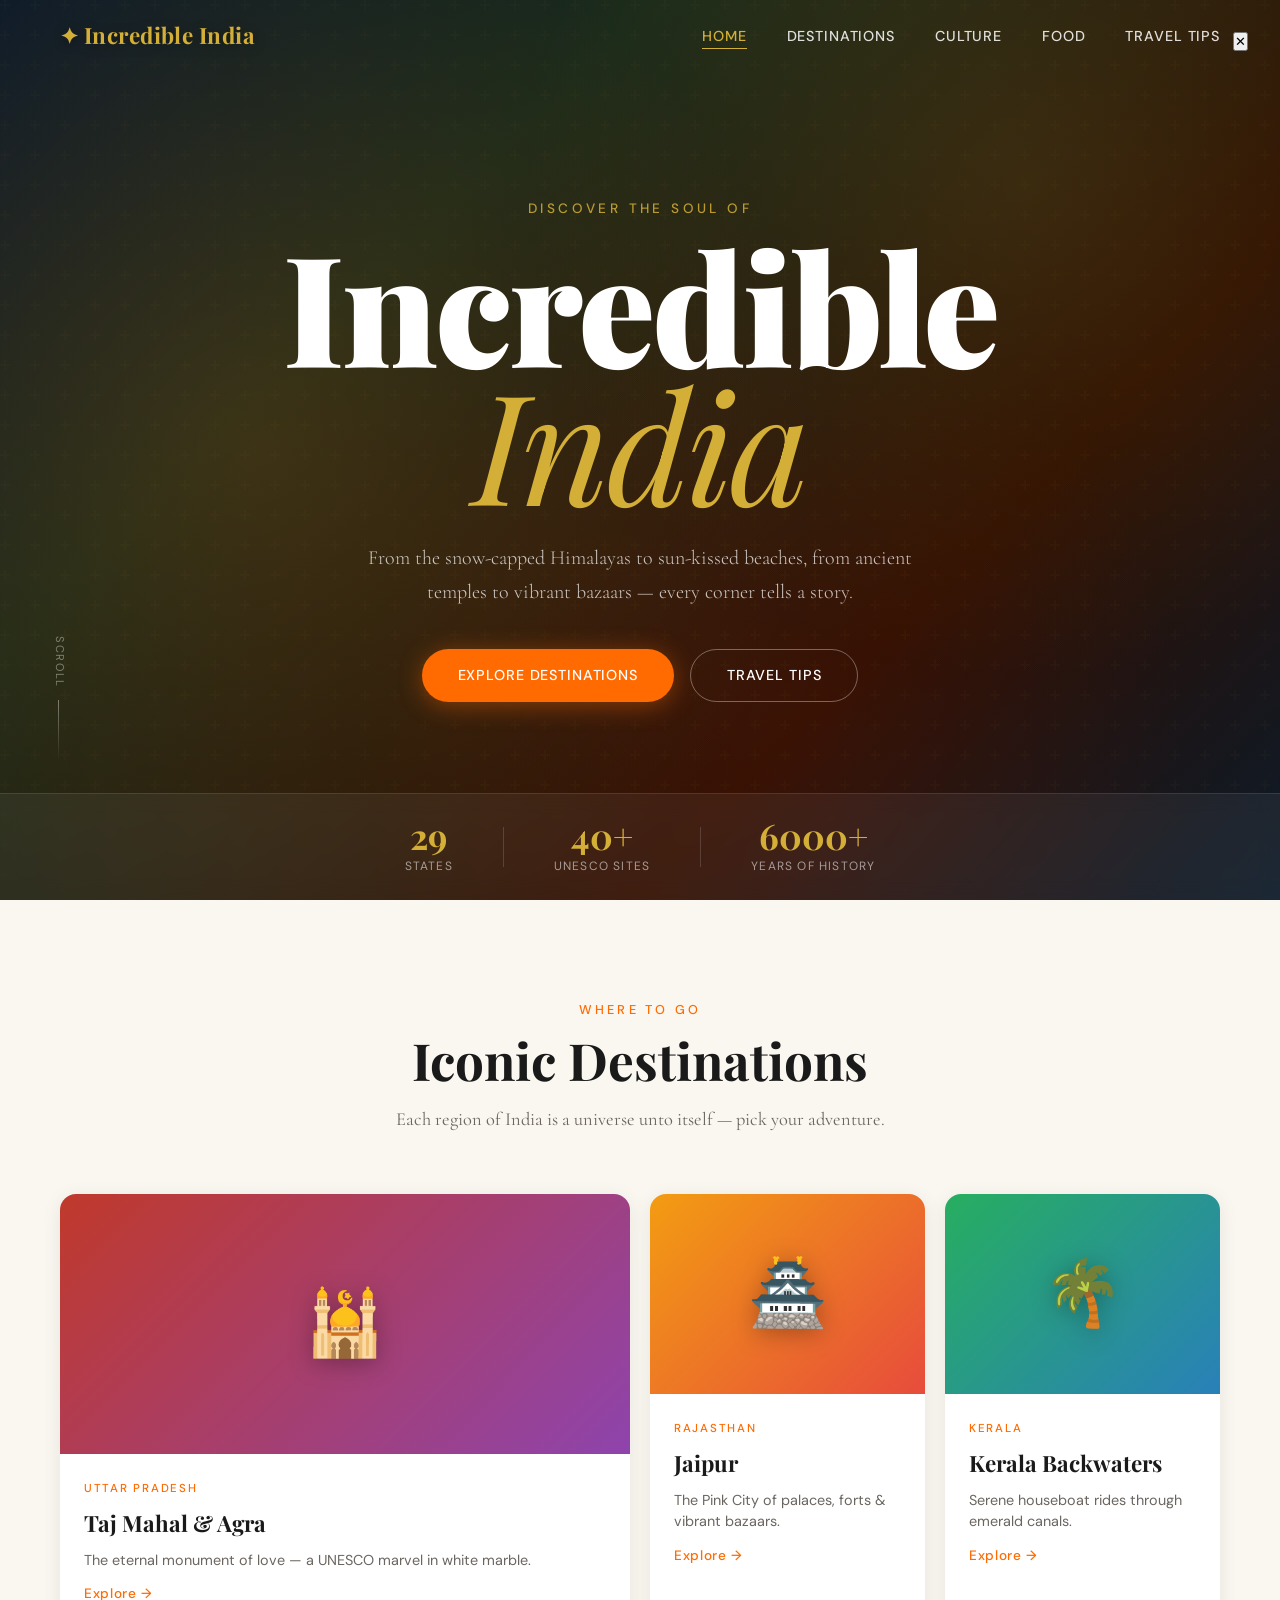
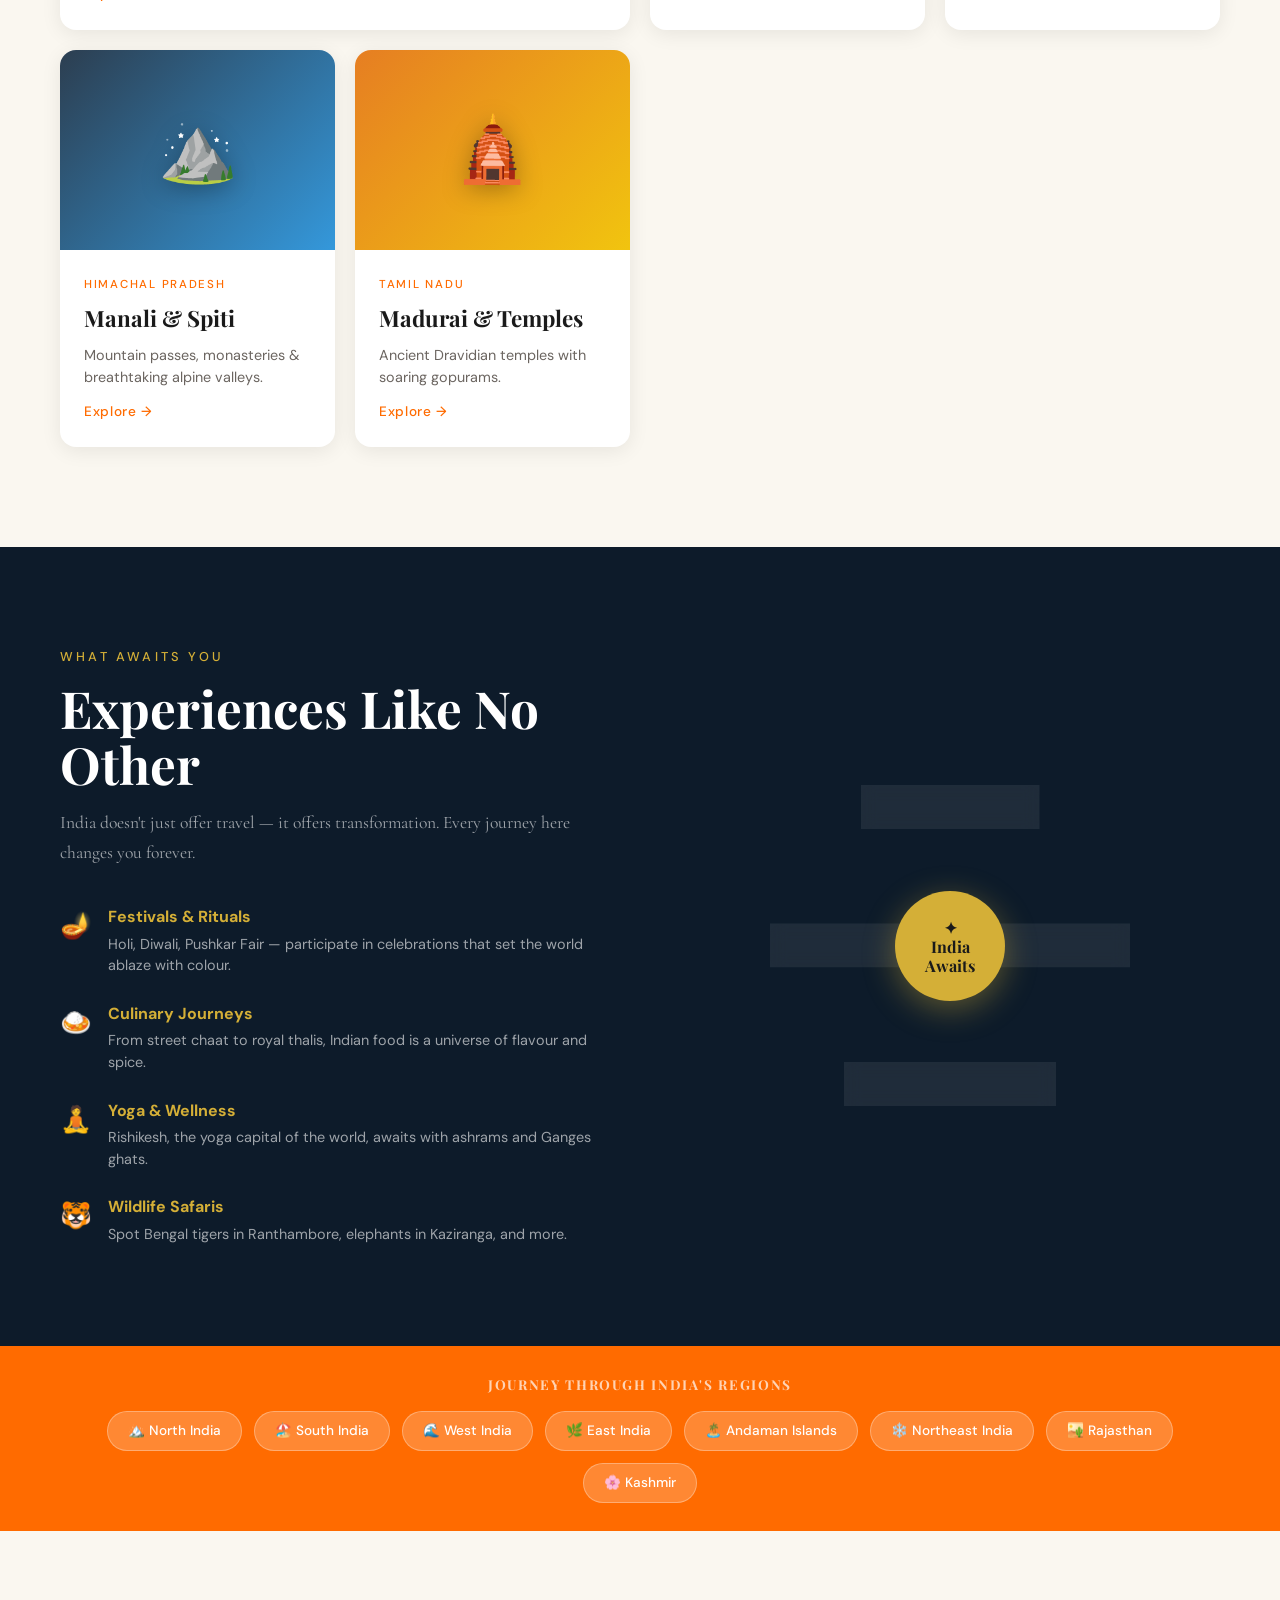
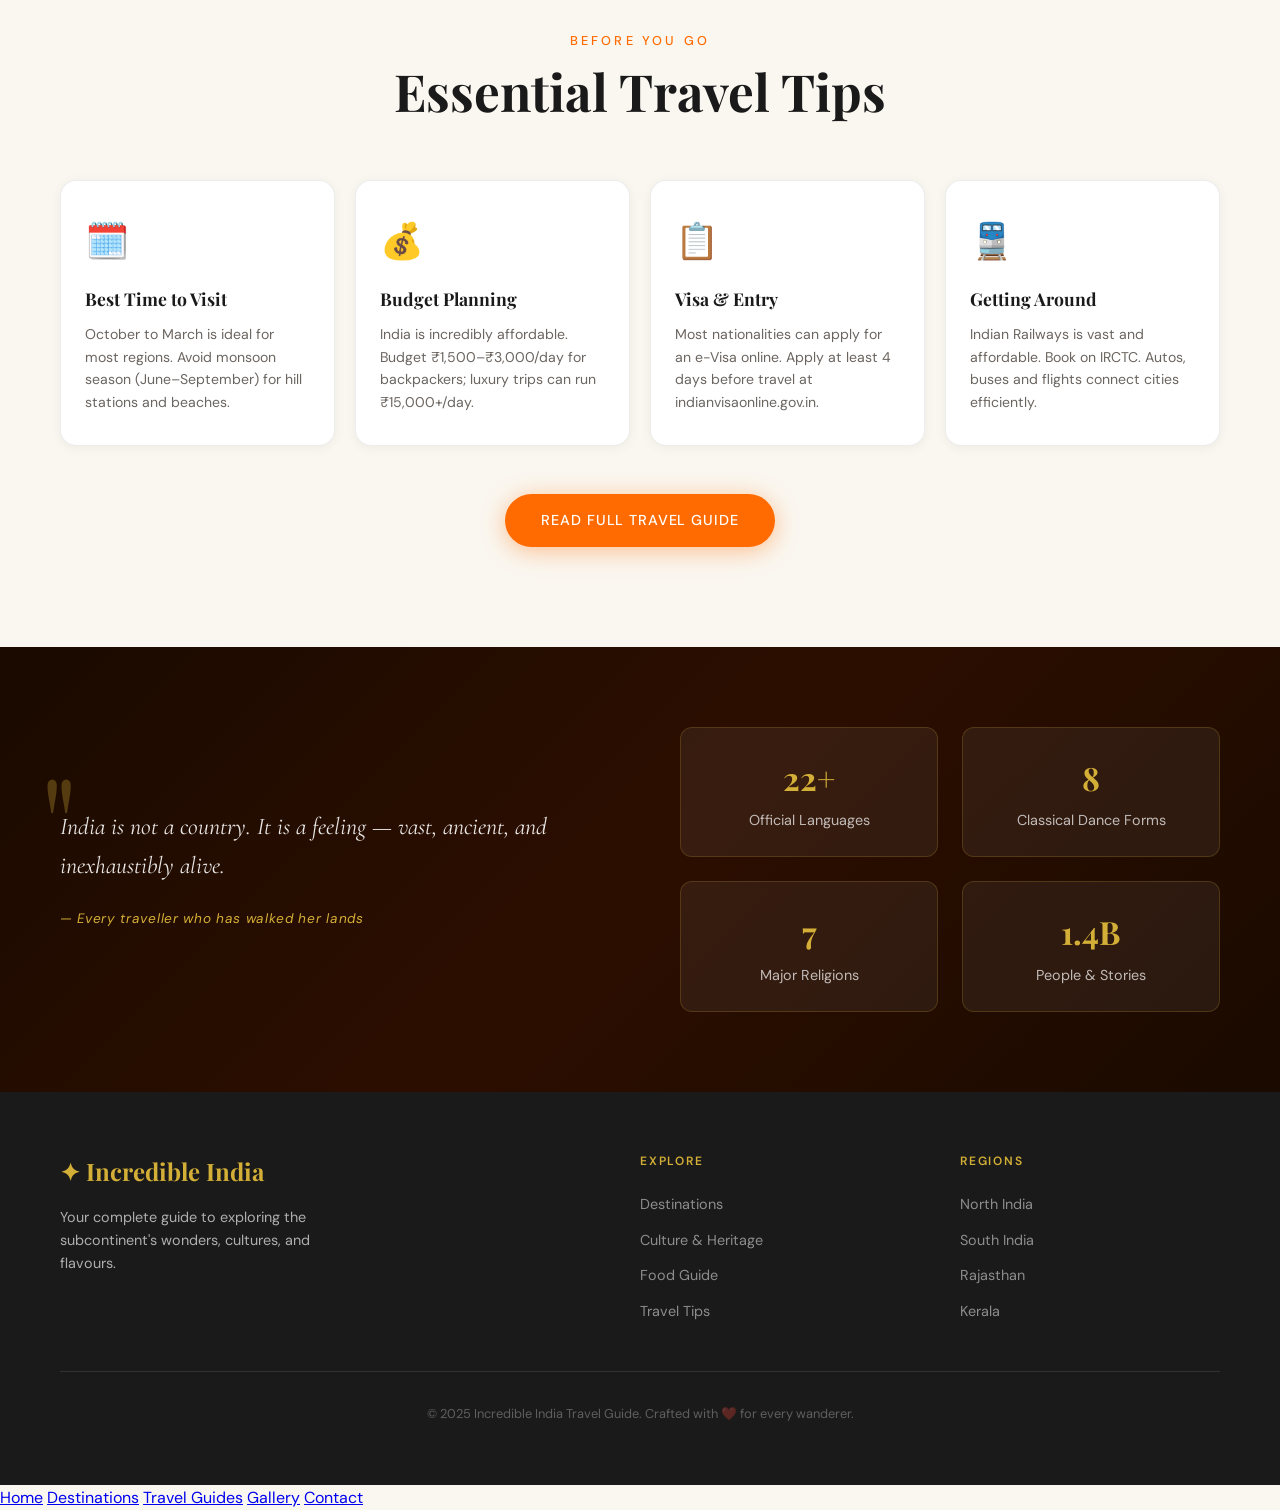
==== commit cb8e52d5: "Update index.html" ====
--- a/index.html
+++ b/index.html
@@ -6,7 +6,7 @@
   <title>Incredible India — Travel Guide</title>
   <link rel="stylesheet" href="css/style.css" />
   <link rel="preconnect" href="https://fonts.googleapis.com">
-  <link href="https://fonts.googleapis.com/css2?family=Playfair+Display:ital,wght@0,400;0,700;0,900;1,400&family=DM+Sans:wght@300;400;500&family=Cormorant+Garamond:ital,wght@0,300;0,600;1,300&display=swap" rel="stylesheet">
+  <link href="https://fonts.googleapis.com/css2?family=Playfair+Display:ital,wght@0,400;0,700;0,900;1,400&family=DM+Sans:wght@300;400;500&family=Cormorant+Garamond:ital,wght@0,300;0,600;1,300&display=swap" <link rel="stylesheet" href="css/style.css">
 </head>
 <body>
 
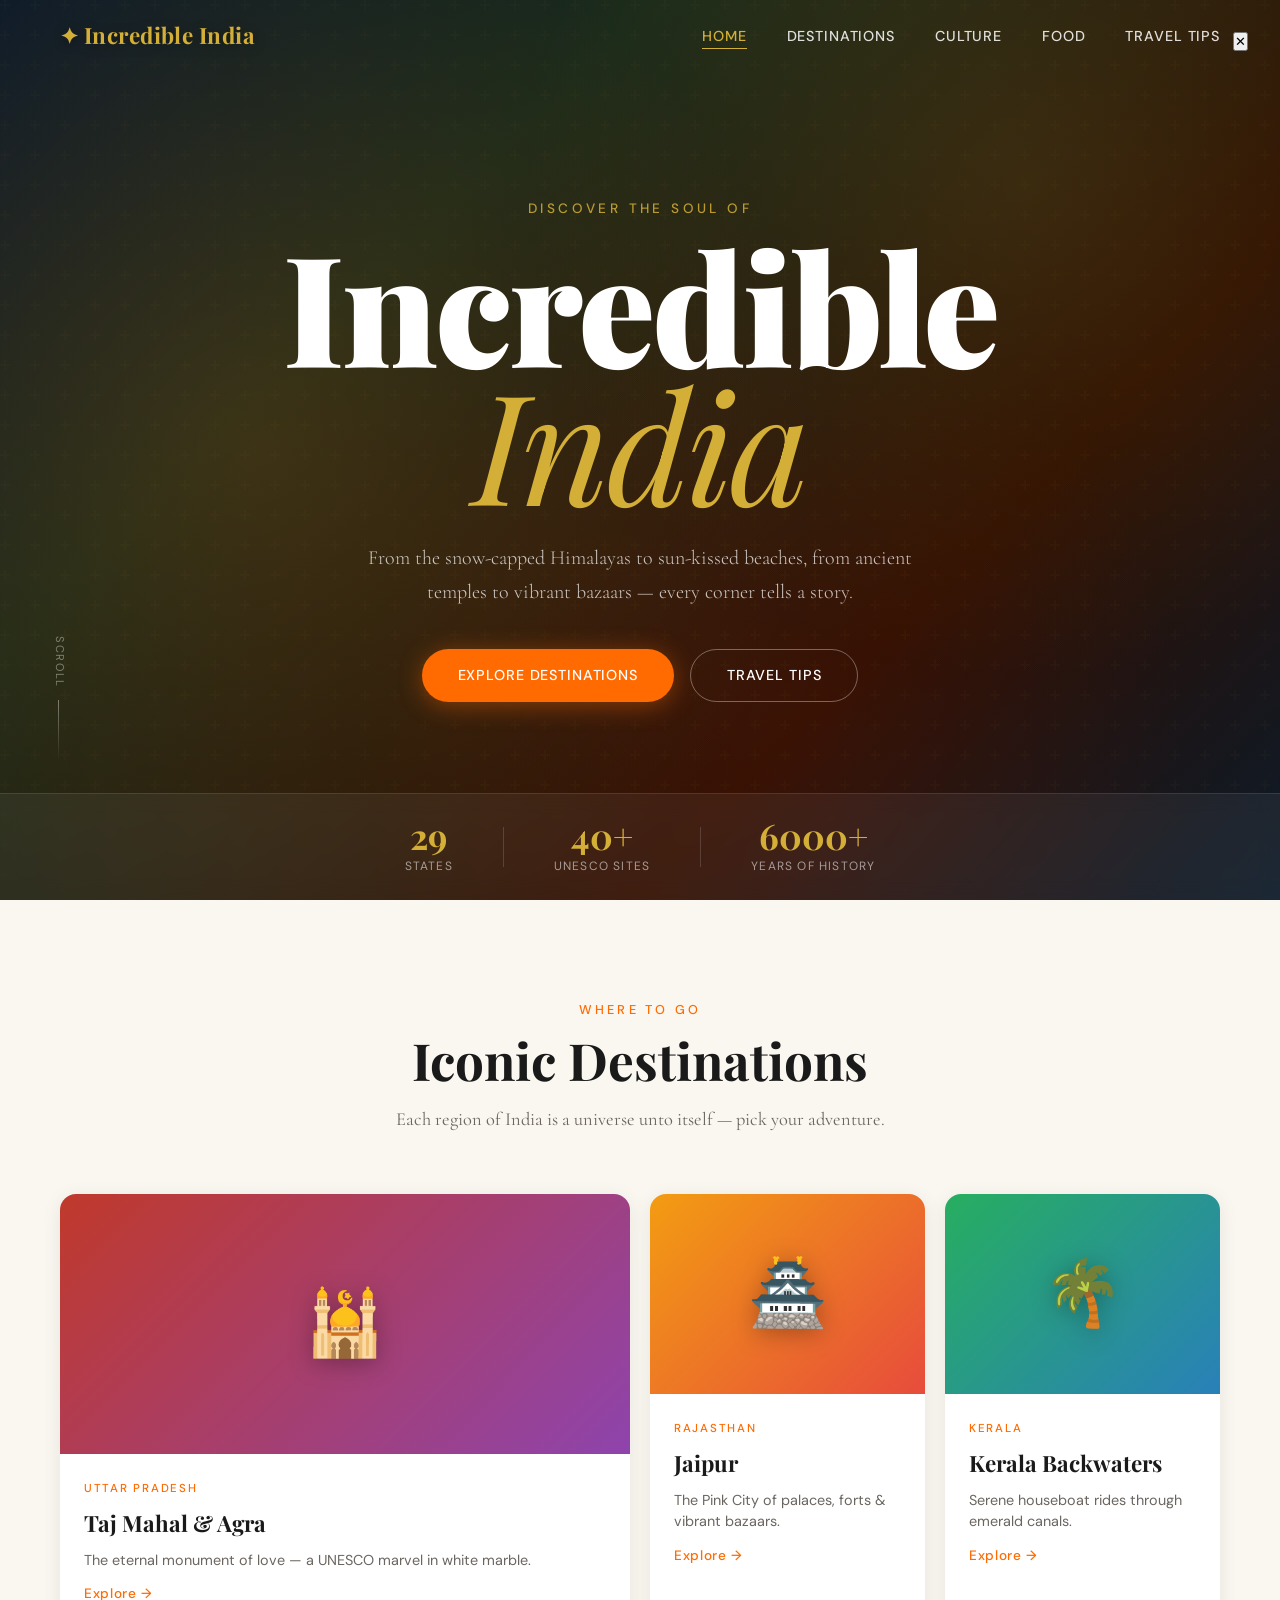
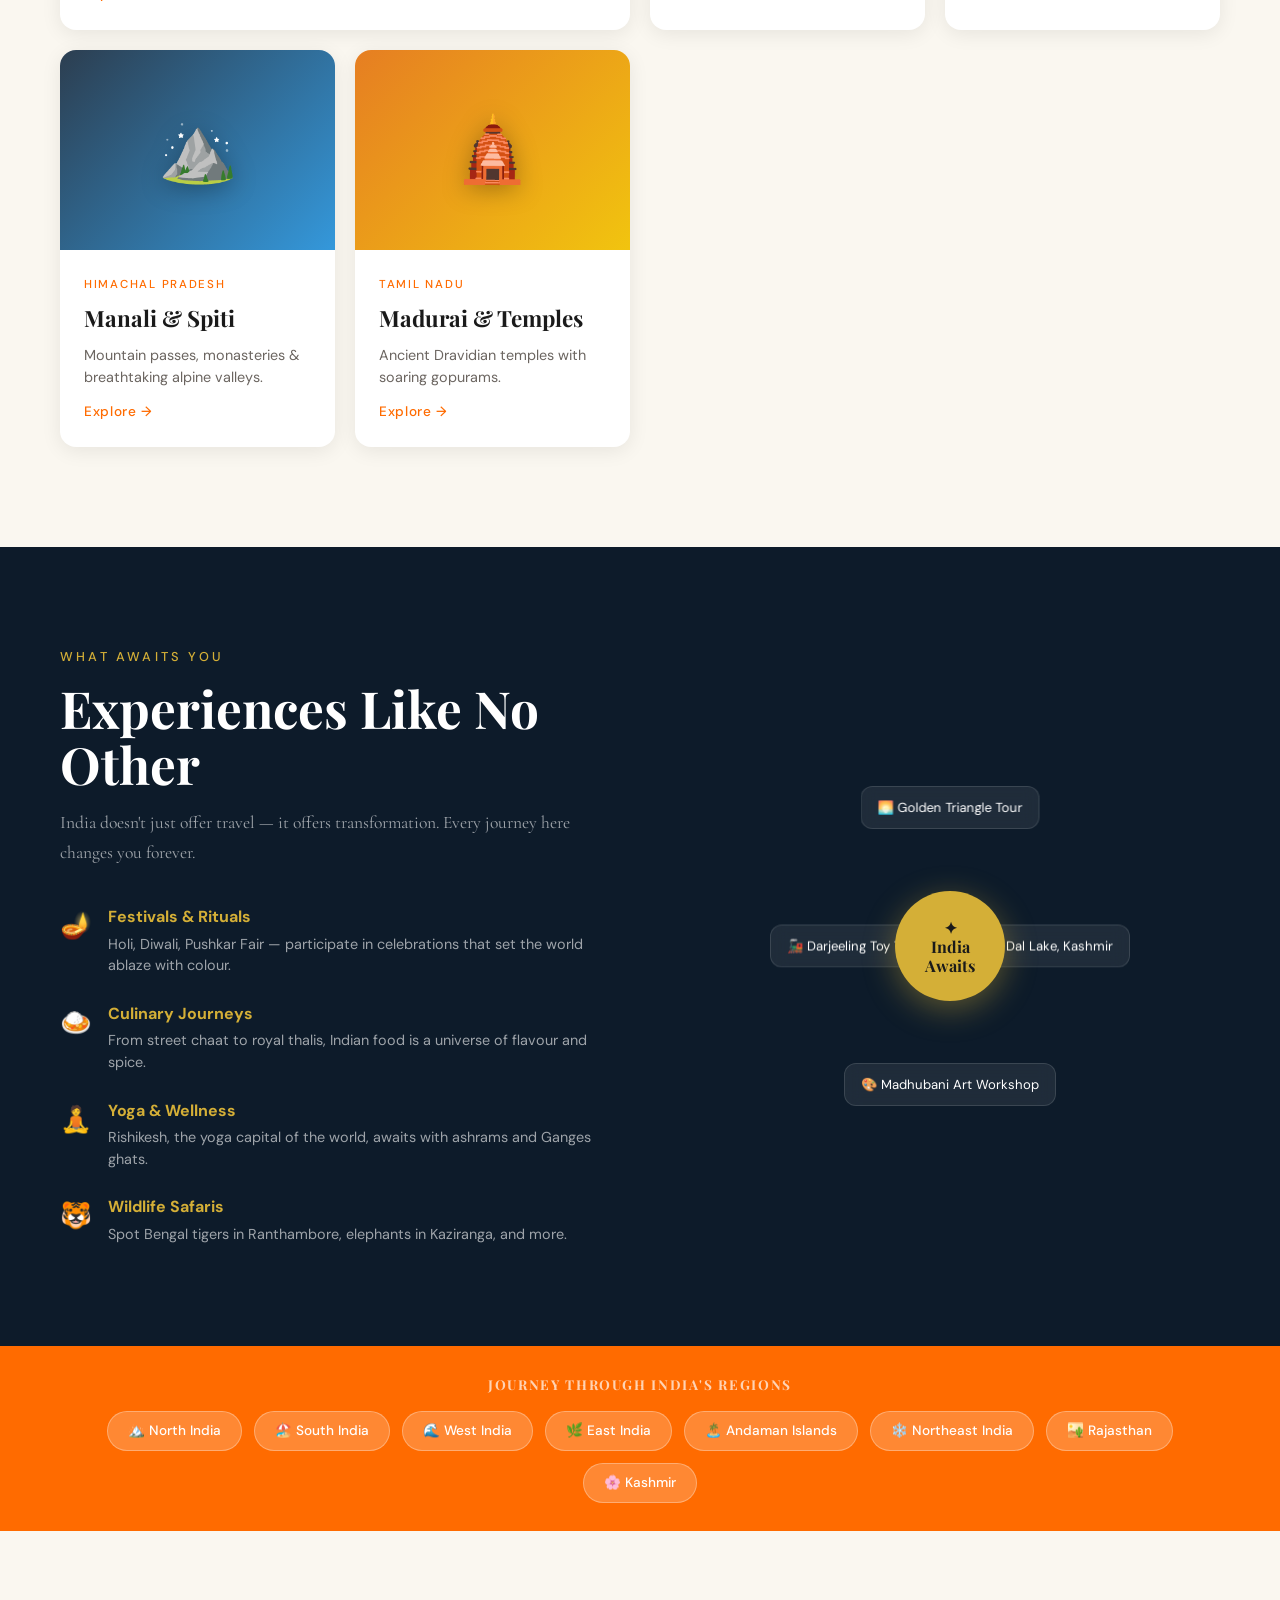
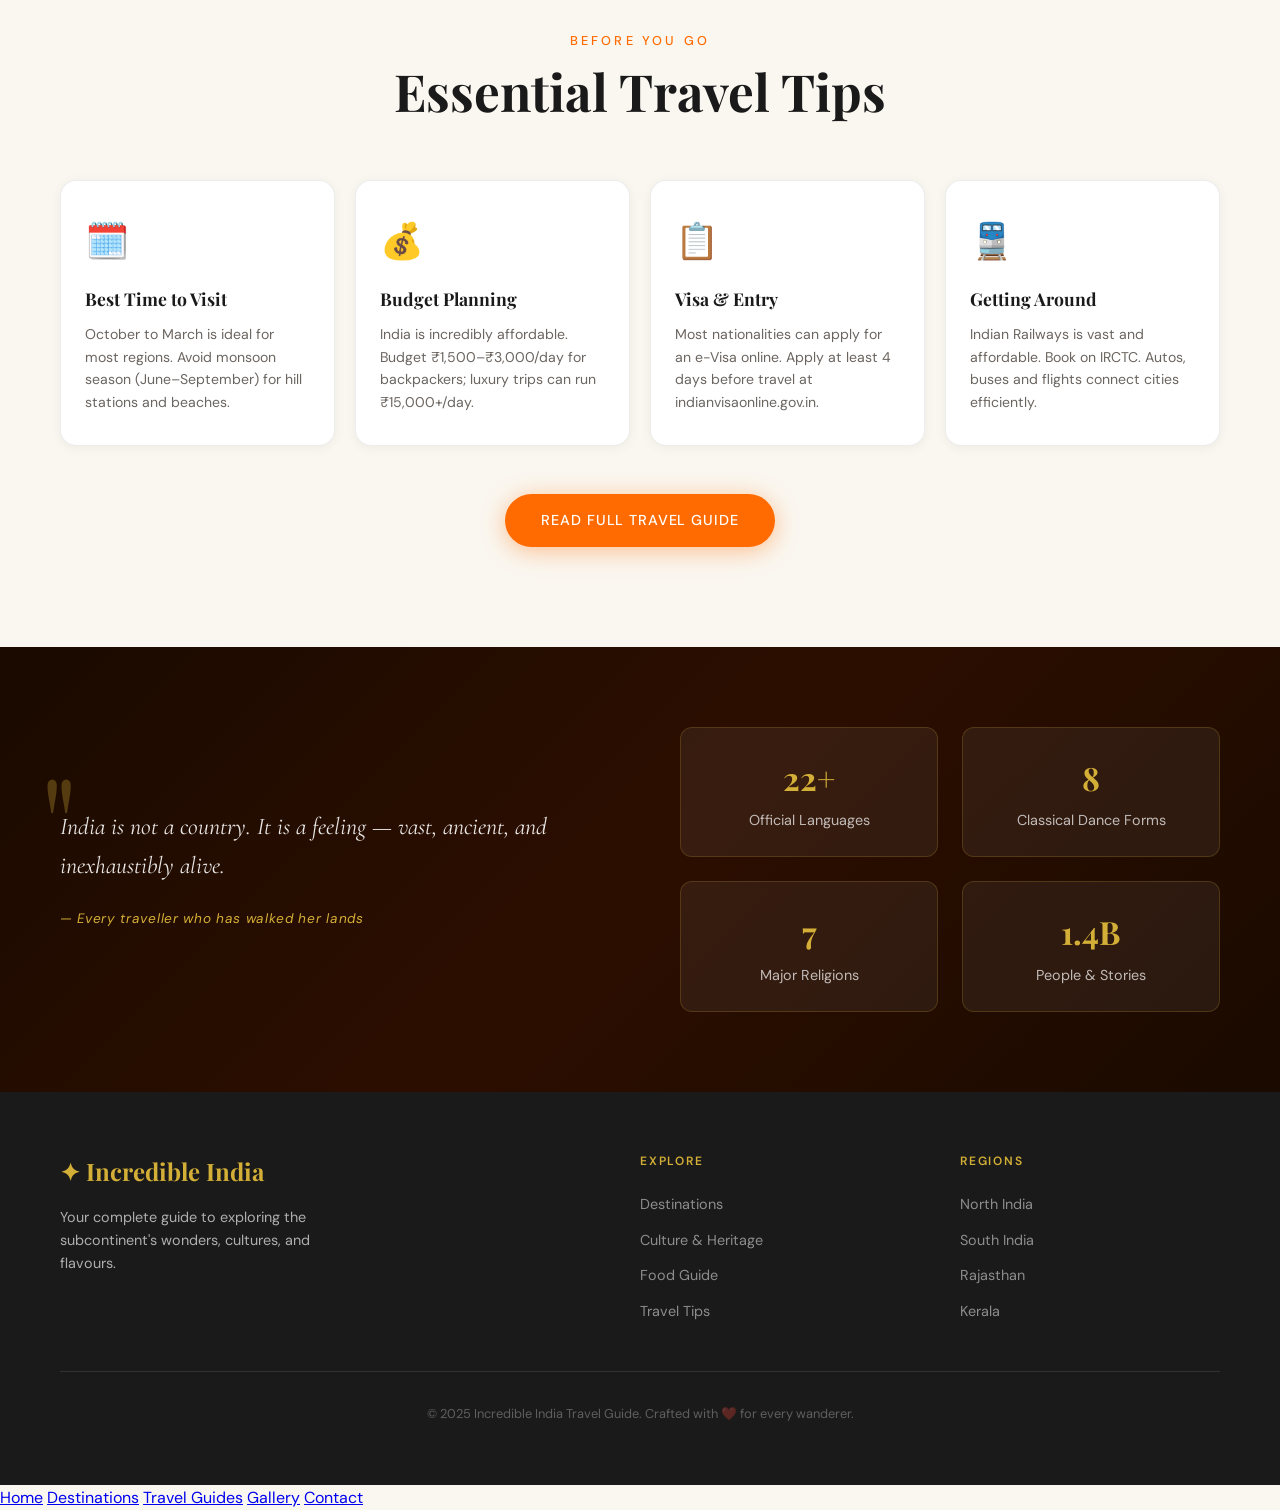
==== commit 78691cd9: "Update index.html" ====
--- a/index.html
+++ b/index.html
@@ -1,14 +1,18 @@
 <!DOCTYPE html>
 <html lang="en">
 <head>
+  <head>
   <meta charset="UTF-8" />
   <meta name="viewport" content="width=device-width, initial-scale=1.0"/>
   <title>Incredible India — Travel Guide</title>
+
+  <!-- CSS -->
   <link rel="stylesheet" href="css/style.css" />
+
+  <!-- Fonts -->
   <link rel="preconnect" href="https://fonts.googleapis.com">
-  <link href="https://fonts.googleapis.com/css2?family=Playfair+Display:ital,wght@0,400;0,700;0,900;1,400&family=DM+Sans:wght@300;400;500&family=Cormorant+Garamond:ital,wght@0,300;0,600;1,300&display=swap" <link rel="stylesheet" href="css/style.css">
+  <link href="https://fonts.googleapis.com/css2?family=Playfair+Display:ital,wght@0,400;0,700;0,900;1,400&family=DM+Sans:wght@300;400;500&family=Cormorant+Garamond:ital,wght@0,300;0,600;1,300&display=swap" rel="stylesheet">
 </head>
-<body>
 
   <!-- NAV -->
   <nav class="navbar" id="navbar">
@@ -24,8 +28,9 @@
     </ul>
     <div class="hamburger" id="hamburger">
       <span></span><span></span><span></span>
-<button onclick="toggleDark()">🌙</button>
-    </div>
+    <div class="nav-actions">
+  <button onclick="toggleDark()">🌙</button>
+</div>
   </nav>
 
   <!-- HERO -->
